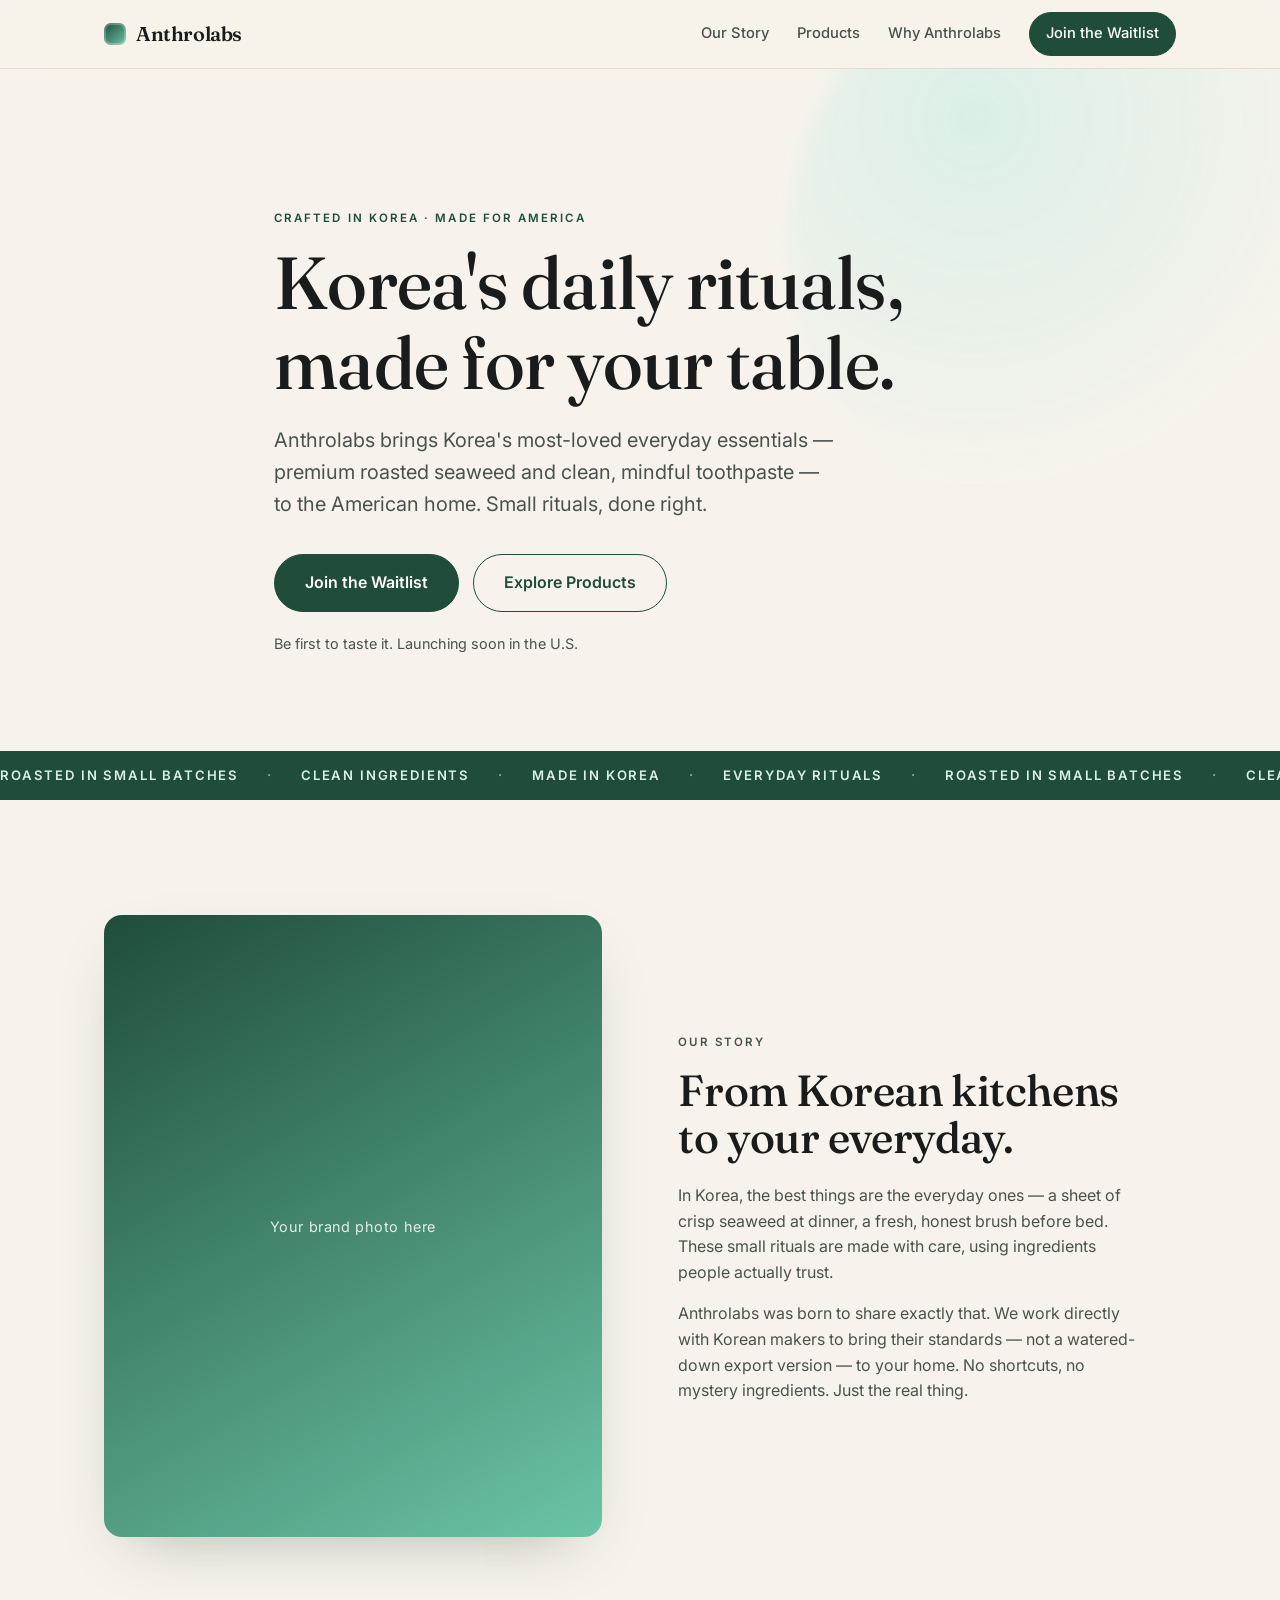
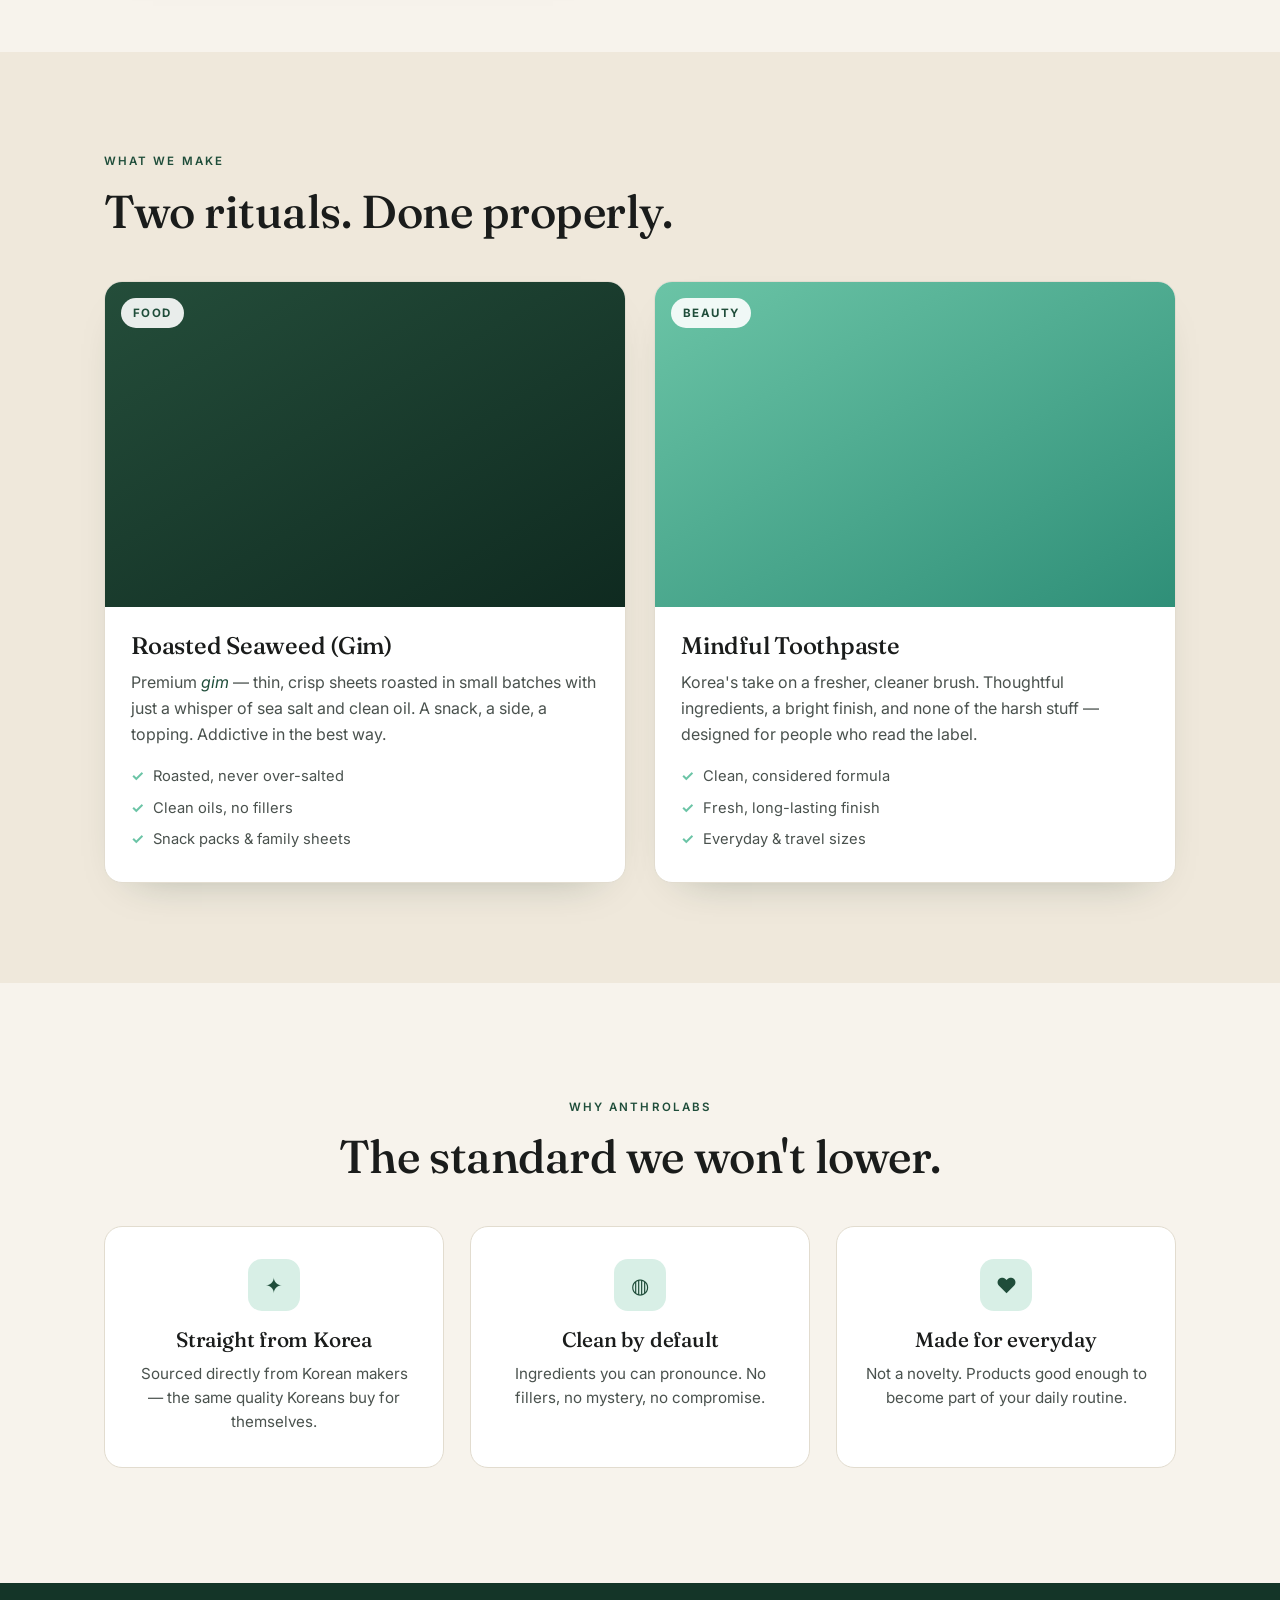
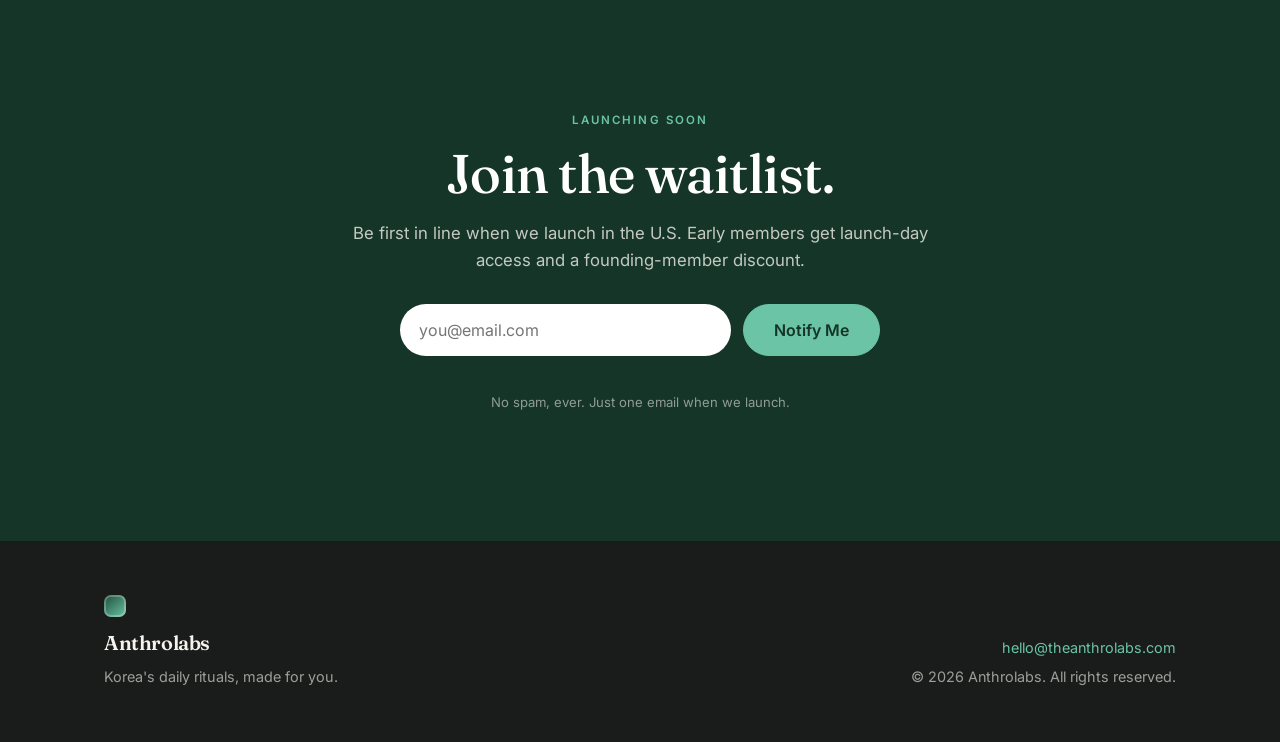
==== index.html @ 6695df3f "Initial commit: Anthrolabs landing page with waitlist Co-Authored-By: Claude Opus 4.8 (1M context) <" ====
<!DOCTYPE html>
<html lang="en">
<head>
  <meta charset="UTF-8" />
  <meta name="viewport" content="width=device-width, initial-scale=1.0" />
  <title>Anthrolabs — Korea's Daily Rituals, Made for You</title>
  <meta name="description" content="Anthrolabs brings Korea's most-loved everyday rituals — premium roasted seaweed and clean, mindful toothpaste — to your table and your bathroom shelf. Crafted in Korea, made for America." />

  <!-- Open Graph / social -->
  <meta property="og:type" content="website" />
  <meta property="og:title" content="Anthrolabs — Korea's Daily Rituals, Made for You" />
  <meta property="og:description" content="Premium Korean seaweed and clean toothpaste, crafted in Korea and made for America. Join the waitlist." />
  <meta property="og:url" content="https://theanthrolabs.com" />
  <meta property="og:image" content="https://theanthrolabs.com/assets/og-image.svg" />
  <meta name="twitter:card" content="summary_large_image" />

  <link rel="icon" type="image/svg+xml" href="assets/favicon.svg" />
  <link rel="canonical" href="https://theanthrolabs.com" />

  <!-- Fonts -->
  <link rel="preconnect" href="https://fonts.googleapis.com" />
  <link rel="preconnect" href="https://fonts.gstatic.com" crossorigin />
  <link href="https://fonts.googleapis.com/css2?family=Fraunces:opsz,wght@9..144,400;9..144,500;9..144,600&family=Inter:wght@400;500;600&display=swap" rel="stylesheet" />

  <link rel="stylesheet" href="styles.css" />
</head>
<body>
  <!-- ===== Nav ===== -->
  <header class="nav" id="top">
    <div class="container nav__inner">
      <a class="nav__brand" href="#top" aria-label="Anthrolabs home">
        <span class="nav__mark" aria-hidden="true"></span>
        <span class="nav__name">Anthrolabs</span>
      </a>
      <nav class="nav__links" aria-label="Primary">
        <a href="#story">Our Story</a>
        <a href="#products">Products</a>
        <a href="#values">Why Anthrolabs</a>
        <a class="btn btn--sm" href="#waitlist">Join the Waitlist</a>
      </nav>
    </div>
  </header>

  <main>
    <!-- ===== Hero ===== -->
    <section class="hero">
      <div class="container hero__inner">
        <p class="eyebrow">Crafted in Korea · Made for America</p>
        <h1 class="hero__title">Korea's daily rituals,<br />made for your table.</h1>
        <p class="hero__sub">
          Anthrolabs brings Korea's most-loved everyday essentials — premium roasted
          seaweed and clean, mindful toothpaste — to the American home. Small rituals,
          done right.
        </p>
        <div class="hero__cta">
          <a class="btn btn--lg" href="#waitlist">Join the Waitlist</a>
          <a class="btn btn--ghost btn--lg" href="#products">Explore Products</a>
        </div>
        <p class="hero__note">Be first to taste it. Launching soon in the U.S.</p>
      </div>
      <div class="hero__glow" aria-hidden="true"></div>
    </section>

    <!-- ===== Marquee / trust strip ===== -->
    <div class="strip" aria-hidden="true">
      <div class="strip__track">
        <span>Roasted in small batches</span><span>·</span>
        <span>Clean ingredients</span><span>·</span>
        <span>Made in Korea</span><span>·</span>
        <span>Everyday rituals</span><span>·</span>
        <span>Roasted in small batches</span><span>·</span>
        <span>Clean ingredients</span><span>·</span>
        <span>Made in Korea</span><span>·</span>
        <span>Everyday rituals</span><span>·</span>
      </div>
    </div>

    <!-- ===== Story ===== -->
    <section class="story" id="story">
      <div class="container story__grid">
        <div class="story__media" aria-hidden="true">
          <!-- Replace with a real brand/lifestyle photo -->
          <div class="ph ph--story"><span>Your brand photo here</span></div>
        </div>
        <div class="story__text">
          <p class="eyebrow">Our Story</p>
          <h2>From Korean kitchens<br />to your everyday.</h2>
          <p>
            In Korea, the best things are the everyday ones — a sheet of crisp seaweed
            at dinner, a fresh, honest brush before bed. These small rituals are made
            with care, using ingredients people actually trust.
          </p>
          <p>
            Anthrolabs was born to share exactly that. We work directly with Korean
            makers to bring their standards — not a watered-down export version — to
            your home. No shortcuts, no mystery ingredients. Just the real thing.
          </p>
        </div>
      </div>
    </section>

    <!-- ===== Products ===== -->
    <section class="products" id="products">
      <div class="container">
        <div class="section-head">
          <p class="eyebrow">What We Make</p>
          <h2>Two rituals. Done properly.</h2>
        </div>

        <div class="product-grid">
          <!-- Seaweed -->
          <article class="card">
            <div class="card__media card__media--gim" aria-hidden="true">
              <!-- Replace with a real product photo -->
              <span class="card__badge">Food</span>
            </div>
            <div class="card__body">
              <h3>Roasted Seaweed (Gim)</h3>
              <p>
                Premium <em>gim</em> — thin, crisp sheets roasted in small batches with
                just a whisper of sea salt and clean oil. A snack, a side, a topping.
                Addictive in the best way.
              </p>
              <ul class="card__list">
                <li>Roasted, never over-salted</li>
                <li>Clean oils, no fillers</li>
                <li>Snack packs &amp; family sheets</li>
              </ul>
            </div>
          </article>

          <!-- Toothpaste -->
          <article class="card">
            <div class="card__media card__media--paste" aria-hidden="true">
              <!-- Replace with a real product photo -->
              <span class="card__badge">Beauty</span>
            </div>
            <div class="card__body">
              <h3>Mindful Toothpaste</h3>
              <p>
                Korea's take on a fresher, cleaner brush. Thoughtful ingredients, a
                bright finish, and none of the harsh stuff — designed for people who
                read the label.
              </p>
              <ul class="card__list">
                <li>Clean, considered formula</li>
                <li>Fresh, long-lasting finish</li>
                <li>Everyday &amp; travel sizes</li>
              </ul>
            </div>
          </article>
        </div>
      </div>
    </section>

    <!-- ===== Values ===== -->
    <section class="values" id="values">
      <div class="container">
        <div class="section-head section-head--center">
          <p class="eyebrow">Why Anthrolabs</p>
          <h2>The standard we won't lower.</h2>
        </div>
        <div class="values__grid">
          <div class="value">
            <div class="value__icon" aria-hidden="true">✦</div>
            <h3>Straight from Korea</h3>
            <p>Sourced directly from Korean makers — the same quality Koreans buy for themselves.</p>
          </div>
          <div class="value">
            <div class="value__icon" aria-hidden="true">◍</div>
            <h3>Clean by default</h3>
            <p>Ingredients you can pronounce. No fillers, no mystery, no compromise.</p>
          </div>
          <div class="value">
            <div class="value__icon" aria-hidden="true">❤</div>
            <h3>Made for everyday</h3>
            <p>Not a novelty. Products good enough to become part of your daily routine.</p>
          </div>
        </div>
      </div>
    </section>

    <!-- ===== Waitlist ===== -->
    <section class="waitlist" id="waitlist">
      <div class="container waitlist__inner">
        <p class="eyebrow eyebrow--light">Launching Soon</p>
        <h2>Join the waitlist.</h2>
        <p class="waitlist__sub">
          Be first in line when we launch in the U.S. Early members get launch-day
          access and a founding-member discount.
        </p>

        <!--
          WAITLIST FORM
          This posts to Formspree (free tier). To activate:
          1. Sign up at https://formspree.io with your brand email
          2. Create a form, copy its endpoint (looks like https://formspree.io/f/abcd1234)
          3. Replace YOUR_FORM_ID below with that ID.
        -->
        <form class="waitlist__form" id="waitlist-form"
              action="https://formspree.io/f/YOUR_FORM_ID" method="POST">
          <label class="sr-only" for="email">Email address</label>
          <input
            type="email" id="email" name="email" required
            placeholder="you@email.com" autocomplete="email" />
          <button class="btn btn--lg" type="submit">Notify Me</button>
        </form>
        <p class="waitlist__msg" id="waitlist-msg" role="status" aria-live="polite"></p>
        <p class="waitlist__fine">No spam, ever. Just one email when we launch.</p>
      </div>
    </section>
  </main>

  <!-- ===== Footer ===== -->
  <footer class="footer">
    <div class="container footer__inner">
      <div class="footer__brand">
        <span class="nav__mark" aria-hidden="true"></span>
        <span class="nav__name">Anthrolabs</span>
        <p class="footer__tag">Korea's daily rituals, made for you.</p>
      </div>
      <div class="footer__meta">
        <a href="mailto:hello@theanthrolabs.com">hello@theanthrolabs.com</a>
        <span>© <span id="year"></span> Anthrolabs. All rights reserved.</span>
      </div>
    </div>
  </footer>

  <script src="script.js"></script>
</body>
</html>
---- styles.css ----
/* ============================================================
   Anthrolabs — landing page styles
   Palette: deep pine (nature/seaweed), warm cream, mint (fresh),
            charcoal text.
   ============================================================ */

:root {
  --pine:      #1f4d3a;
  --pine-deep: #143528;
  --mint:      #6bc4a6;
  --mint-soft: #d8efe6;
  --cream:     #f7f3ec;
  --cream-2:   #efe8db;
  --ink:       #1a1c1b;
  --ink-soft:  #4a524e;
  --line:      #e2dccf;
  --white:     #ffffff;

  --font-display: "Fraunces", Georgia, "Times New Roman", serif;
  --font-body: "Inter", -apple-system, BlinkMacSystemFont, "Segoe UI", sans-serif;

  --maxw: 1120px;
  --radius: 18px;
  --shadow: 0 24px 60px -28px rgba(20, 53, 40, 0.35);
}

* { box-sizing: border-box; margin: 0; padding: 0; }

html { scroll-behavior: smooth; }

body {
  font-family: var(--font-body);
  color: var(--ink);
  background: var(--cream);
  line-height: 1.6;
  -webkit-font-smoothing: antialiased;
}

.container {
  width: 100%;
  max-width: var(--maxw);
  margin: 0 auto;
  padding: 0 24px;
}

h1, h2, h3 { font-family: var(--font-display); font-weight: 500; line-height: 1.08; letter-spacing: -0.01em; }

a { color: inherit; text-decoration: none; }

.eyebrow {
  text-transform: uppercase;
  letter-spacing: 0.18em;
  font-size: 0.72rem;
  font-weight: 600;
  color: var(--pine);
  margin-bottom: 16px;
}
.eyebrow--light { color: var(--mint); }

.sr-only {
  position: absolute; width: 1px; height: 1px;
  padding: 0; margin: -1px; overflow: hidden;
  clip: rect(0,0,0,0); white-space: nowrap; border: 0;
}

/* ===== Buttons ===== */
.btn {
  display: inline-flex; align-items: center; justify-content: center;
  gap: 8px;
  background: var(--pine);
  color: var(--white);
  font-family: var(--font-body);
  font-weight: 600;
  font-size: 0.95rem;
  padding: 12px 22px;
  border-radius: 999px;
  border: 1px solid var(--pine);
  cursor: pointer;
  transition: transform .15s ease, background .2s ease, box-shadow .2s ease;
}
.btn:hover { background: var(--pine-deep); transform: translateY(-1px); box-shadow: 0 10px 24px -12px rgba(20,53,40,.6); }
.btn--sm { padding: 9px 16px; font-size: 0.85rem; }
.btn--lg { padding: 15px 30px; font-size: 1rem; }
.btn--ghost {
  background: transparent; color: var(--pine);
  border: 1px solid var(--pine);
}
.btn--ghost:hover { background: rgba(31,77,58,.06); box-shadow: none; }

/* ===== Nav ===== */
.nav {
  position: sticky; top: 0; z-index: 50;
  background: rgba(247, 243, 236, 0.82);
  backdrop-filter: saturate(140%) blur(12px);
  border-bottom: 1px solid var(--line);
}
.nav__inner { display: flex; align-items: center; justify-content: space-between; height: 68px; }
.nav__brand { display: flex; align-items: center; gap: 10px; }
.nav__name { font-family: var(--font-display); font-weight: 600; font-size: 1.25rem; letter-spacing: -0.02em; }
.nav__mark {
  width: 22px; height: 22px; border-radius: 7px;
  background: linear-gradient(140deg, var(--pine), var(--mint));
  box-shadow: inset 0 0 0 2px rgba(255,255,255,.25);
}
.nav__links { display: flex; align-items: center; gap: 28px; }
.nav__links a { font-size: 0.92rem; font-weight: 500; color: var(--ink-soft); transition: color .15s ease; }
.nav__links a:hover { color: var(--ink); }
.nav__links .btn { color: var(--white); }

/* ===== Hero ===== */
.hero { position: relative; overflow: hidden; padding: clamp(72px, 12vw, 140px) 0 clamp(56px, 8vw, 96px); }
.hero__inner { position: relative; z-index: 2; max-width: 780px; }
.hero__title { font-size: clamp(2.5rem, 6.2vw, 4.6rem); margin-bottom: 22px; }
.hero__sub { font-size: clamp(1.05rem, 1.6vw, 1.25rem); color: var(--ink-soft); max-width: 560px; margin-bottom: 34px; }
.hero__cta { display: flex; flex-wrap: wrap; gap: 14px; margin-bottom: 20px; }
.hero__note { font-size: 0.9rem; color: var(--ink-soft); }
.hero__glow {
  position: absolute; z-index: 1; top: -20%; right: -10%;
  width: 620px; height: 620px; border-radius: 50%;
  background: radial-gradient(circle at 30% 30%, var(--mint-soft), transparent 62%);
  filter: blur(10px); opacity: .9; pointer-events: none;
}

/* ===== Strip ===== */
.strip { background: var(--pine); color: var(--mint-soft); overflow: hidden; padding: 14px 0; }
.strip__track {
  display: flex; gap: 28px; white-space: nowrap; width: max-content;
  font-size: 0.82rem; letter-spacing: 0.14em; text-transform: uppercase; font-weight: 600;
  animation: marquee 26s linear infinite;
}
.strip__track span:nth-child(even) { color: var(--mint); }
@keyframes marquee { from { transform: translateX(0); } to { transform: translateX(-50%); } }

/* ===== Story ===== */
.story { padding: clamp(64px, 9vw, 120px) 0; }
.story__grid { display: grid; grid-template-columns: 1fr 1fr; gap: clamp(32px, 6vw, 80px); align-items: center; }
.story__text h2 { font-size: clamp(1.9rem, 3.4vw, 2.9rem); margin-bottom: 22px; }
.story__text p { color: var(--ink-soft); margin-bottom: 16px; max-width: 46ch; }
.story__media { position: relative; }

/* Placeholder blocks (swap for real photos) */
.ph {
  border-radius: var(--radius);
  display: flex; align-items: center; justify-content: center;
  color: rgba(255,255,255,.85); font-size: 0.9rem; letter-spacing: .04em;
  box-shadow: var(--shadow);
}
.ph--story {
  aspect-ratio: 4 / 5;
  background: linear-gradient(150deg, var(--pine), var(--mint));
}

/* ===== Products ===== */
.products { padding: clamp(56px, 8vw, 100px) 0; background: var(--cream-2); }
.section-head { max-width: 620px; margin-bottom: 44px; }
.section-head--center { margin-left: auto; margin-right: auto; text-align: center; }
.section-head h2 { font-size: clamp(1.9rem, 3.6vw, 3rem); }

.product-grid { display: grid; grid-template-columns: 1fr 1fr; gap: 28px; }
.card {
  background: var(--white); border-radius: var(--radius); overflow: hidden;
  border: 1px solid var(--line); box-shadow: 0 18px 44px -30px rgba(20,53,40,.4);
  transition: transform .2s ease, box-shadow .2s ease;
}
.card:hover { transform: translateY(-4px); box-shadow: 0 28px 60px -30px rgba(20,53,40,.5); }
.card__media {
  position: relative; aspect-ratio: 16 / 10; display: flex; align-items: flex-start;
}
.card__media--gim { background: linear-gradient(150deg, #244d3a, #0f2a20); }
.card__media--paste { background: linear-gradient(150deg, #6bc4a6, #2f8f78); }
.card__badge {
  margin: 16px; background: rgba(255,255,255,.9); color: var(--pine);
  font-size: 0.72rem; font-weight: 700; letter-spacing: .12em; text-transform: uppercase;
  padding: 6px 12px; border-radius: 999px;
}
.card__body { padding: 26px 26px 30px; }
.card__body h3 { font-size: 1.5rem; margin-bottom: 12px; }
.card__body p { color: var(--ink-soft); margin-bottom: 18px; }
.card__body em { font-style: italic; color: var(--pine); }
.card__list { list-style: none; display: grid; gap: 8px; }
.card__list li { position: relative; padding-left: 22px; font-size: 0.92rem; color: var(--ink-soft); }
.card__list li::before {
  content: "✓"; position: absolute; left: 0; color: var(--mint);
  font-weight: 700;
}

/* ===== Values ===== */
.values { padding: clamp(64px, 9vw, 116px) 0; }
.values__grid { display: grid; grid-template-columns: repeat(3, 1fr); gap: 26px; }
.value {
  background: var(--white); border: 1px solid var(--line); border-radius: var(--radius);
  padding: 32px 28px; text-align: center;
}
.value__icon {
  width: 52px; height: 52px; margin: 0 auto 18px;
  display: flex; align-items: center; justify-content: center;
  background: var(--mint-soft); color: var(--pine); border-radius: 14px; font-size: 1.3rem;
}
.value h3 { font-size: 1.3rem; margin-bottom: 10px; }
.value p { color: var(--ink-soft); font-size: 0.95rem; }

/* ===== Waitlist ===== */
.waitlist { padding: clamp(72px, 10vw, 130px) 0; background: var(--pine-deep); color: var(--cream); }
.waitlist__inner { max-width: 640px; margin: 0 auto; text-align: center; }
.waitlist h2 { font-size: clamp(2.1rem, 4.4vw, 3.4rem); color: var(--white); margin-bottom: 16px; }
.waitlist__sub { color: rgba(247,243,236,.78); margin-bottom: 30px; font-size: 1.05rem; }
.waitlist__form { display: flex; gap: 12px; max-width: 480px; margin: 0 auto 14px; }
.waitlist__form input {
  flex: 1; padding: 15px 18px; border-radius: 999px; border: 1px solid transparent;
  font-family: var(--font-body); font-size: 1rem; background: var(--white); color: var(--ink);
}
.waitlist__form input:focus { outline: 3px solid var(--mint); outline-offset: 1px; }
.waitlist__form .btn { background: var(--mint); border-color: var(--mint); color: var(--pine-deep); white-space: nowrap; }
.waitlist__form .btn:hover { background: #57b193; border-color: #57b193; }
.waitlist__msg { min-height: 22px; font-size: 0.95rem; font-weight: 500; color: var(--mint); }
.waitlist__msg.error { color: #ffb4a2; }
.waitlist__fine { font-size: 0.82rem; color: rgba(247,243,236,.55); }

/* ===== Footer ===== */
.footer { background: var(--ink); color: var(--cream); padding: 54px 0; }
.footer__inner { display: flex; justify-content: space-between; align-items: flex-end; flex-wrap: wrap; gap: 24px; }
.footer__brand { display: grid; gap: 6px; }
.footer__brand .nav__mark { margin-bottom: 4px; }
.footer__tag { color: rgba(247,243,236,.6); font-size: 0.9rem; }
.footer__meta { display: grid; gap: 6px; text-align: right; font-size: 0.9rem; color: rgba(247,243,236,.6); }
.footer__meta a { color: var(--mint); }

/* ===== Responsive ===== */
@media (max-width: 860px) {
  .nav__links a:not(.btn) { display: none; }
  .story__grid { grid-template-columns: 1fr; }
  .product-grid { grid-template-columns: 1fr; }
  .values__grid { grid-template-columns: 1fr; }
  .footer__inner { flex-direction: column; align-items: flex-start; }
  .footer__meta { text-align: left; }
}
@media (max-width: 520px) {
  .waitlist__form { flex-direction: column; }
  .waitlist__form .btn { width: 100%; }
}

@media (prefers-reduced-motion: reduce) {
  .strip__track { animation: none; }
  html { scroll-behavior: auto; }
}
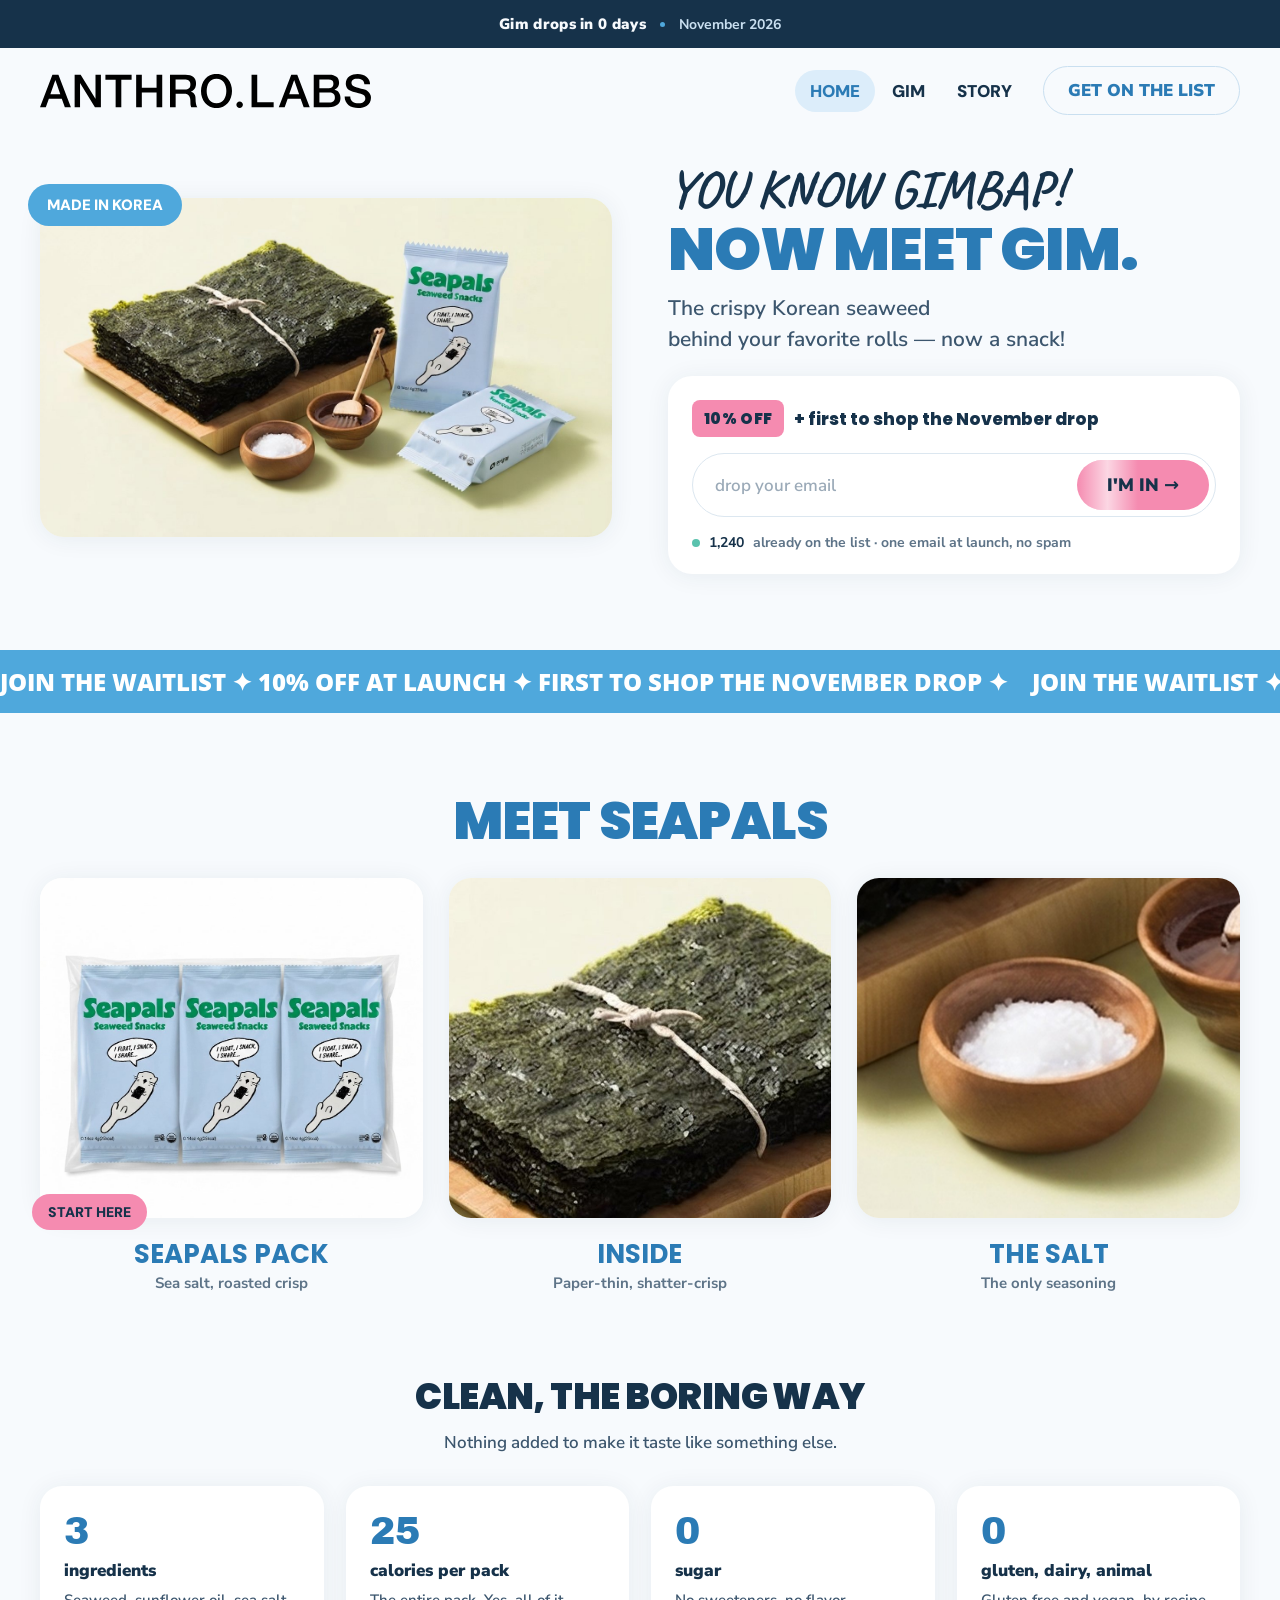
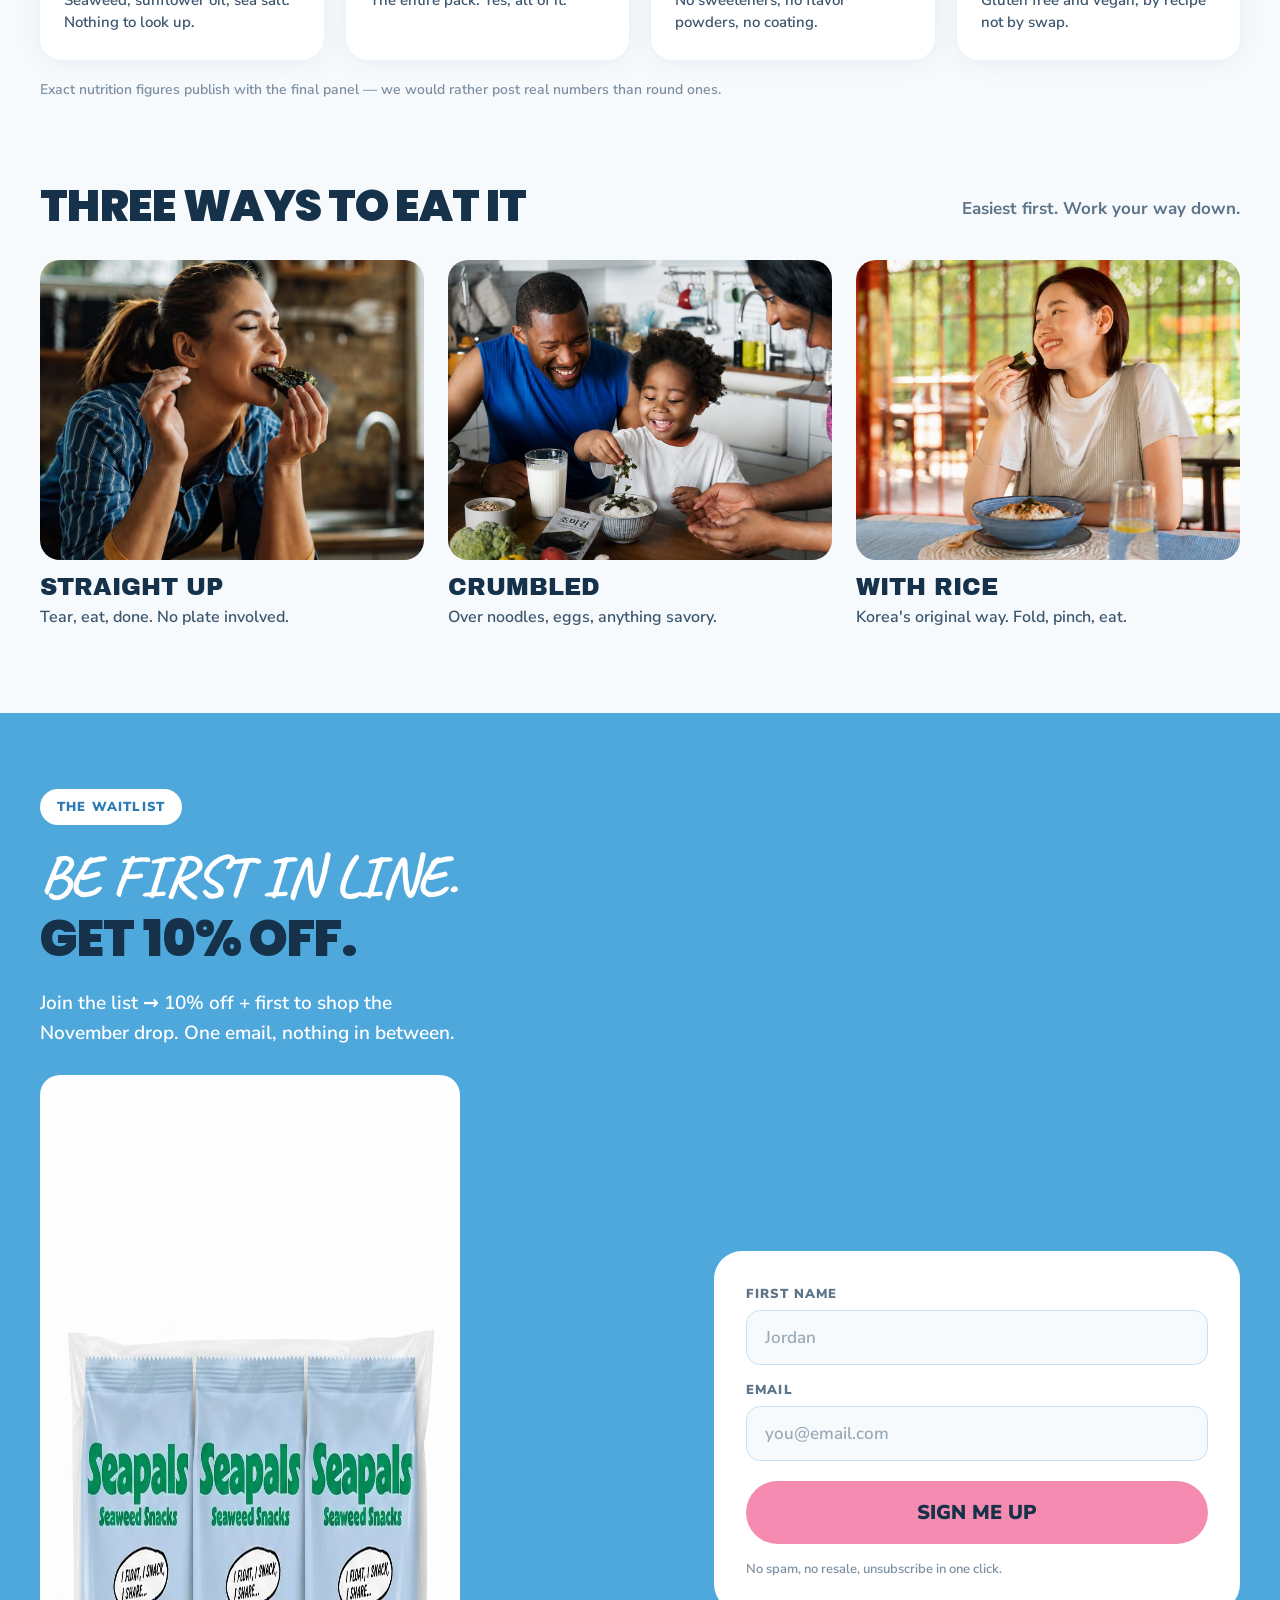
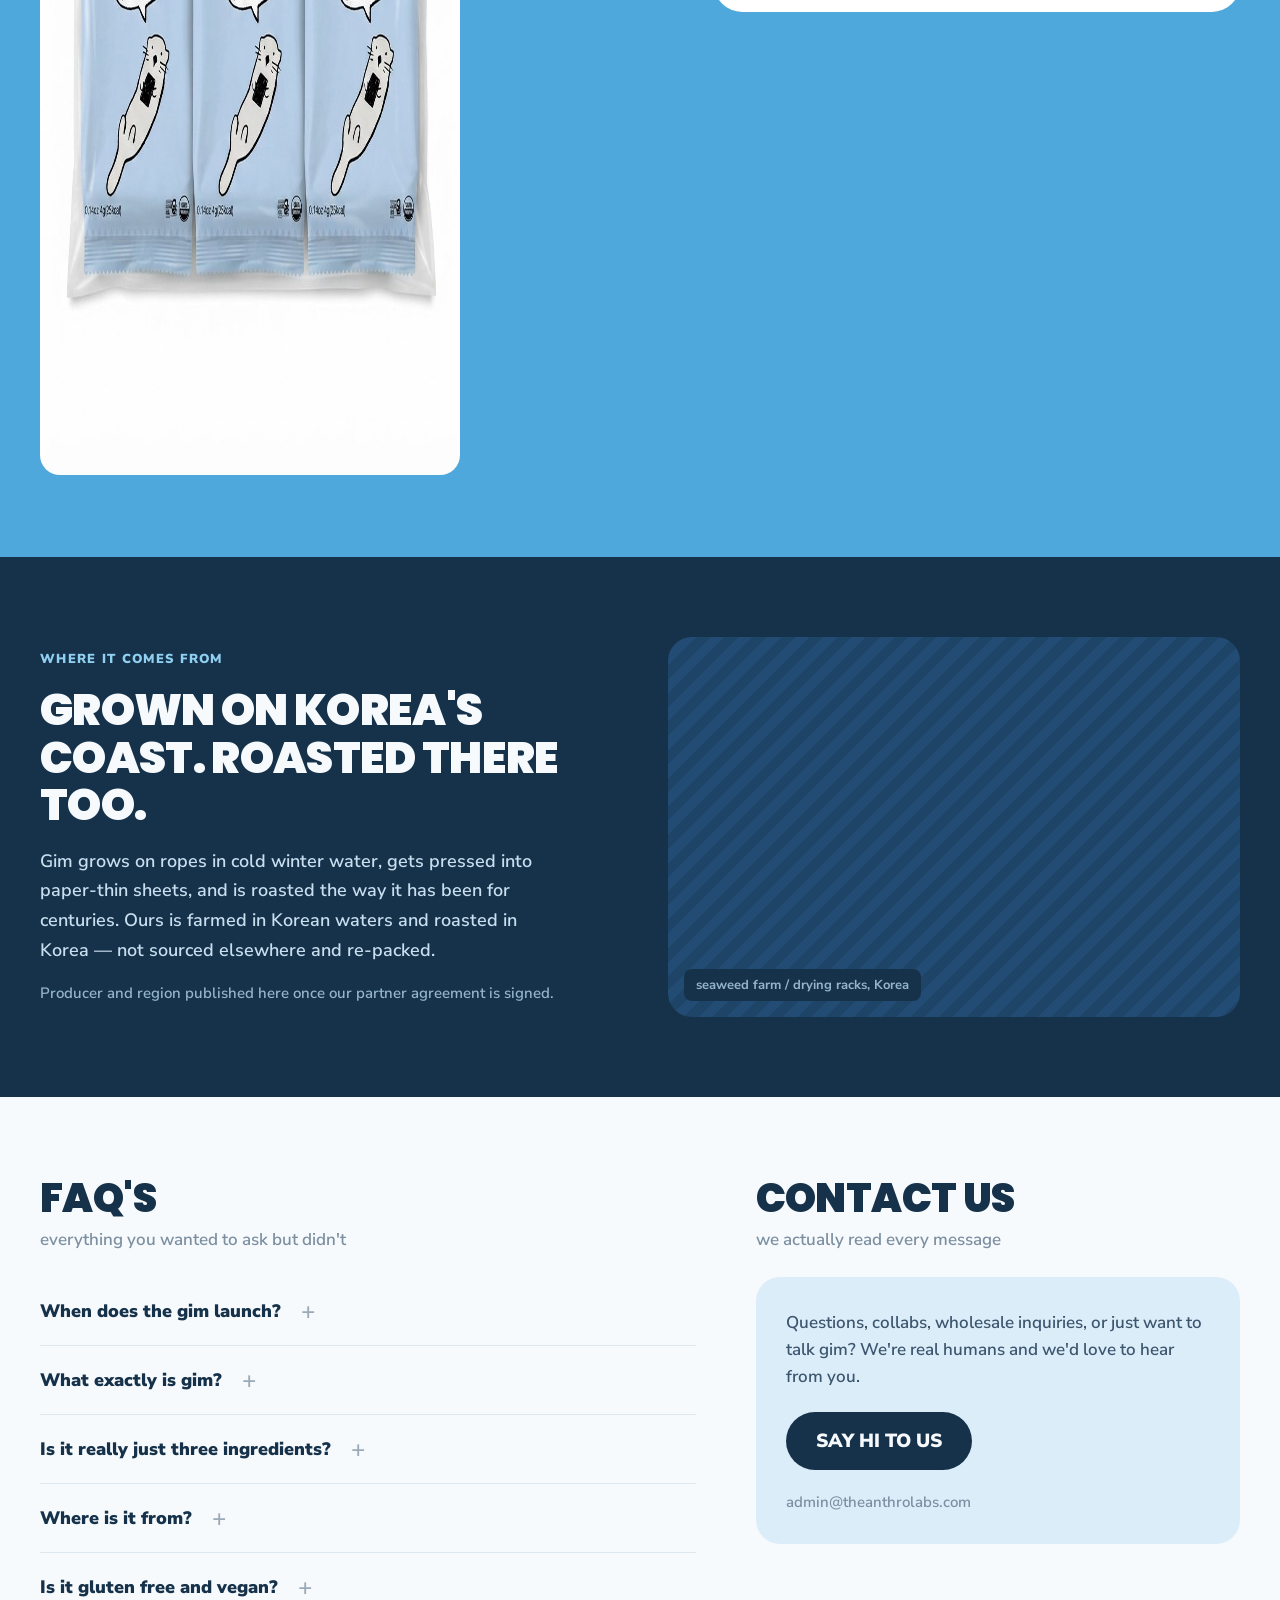
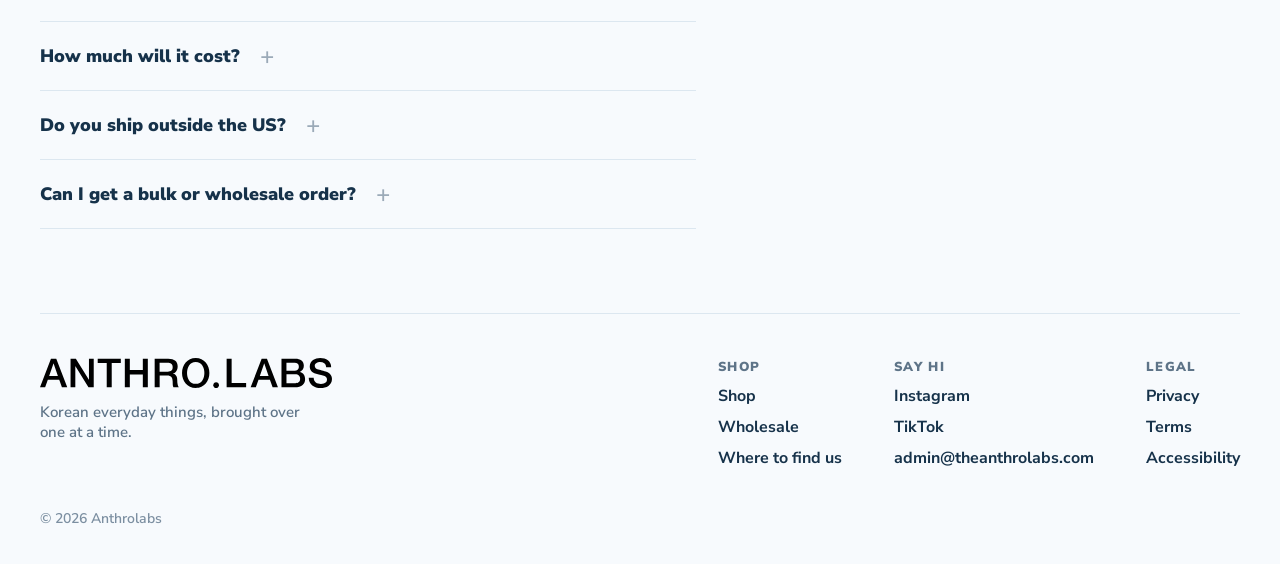
==== commit 6ad99eb9: "Rebuild landing page from Claude Design "Anthrolabs Site" Replaces the placeholder site with the Sea" ====
--- a/index.html
+++ b/index.html
@@ -3,229 +3,456 @@
 <head>
   <meta charset="UTF-8" />
   <meta name="viewport" content="width=device-width, initial-scale=1.0" />
-  <title>Anthrolabs — Korea's Daily Rituals, Made for You</title>
-  <meta name="description" content="Anthrolabs brings Korea's most-loved everyday rituals — premium roasted seaweed and clean, mindful toothpaste — to your table and your bathroom shelf. Crafted in Korea, made for America." />
-
-  <!-- Open Graph / social -->
+  <title>Anthrolabs — You know gimbap. Now meet gim.</title>
+  <meta name="description" content="Seapals: real Korean roasted gim, three ingredients, landing in the US November 2026. Join the waitlist for 10% off and first access to the drop." />
+
   <meta property="og:type" content="website" />
-  <meta property="og:title" content="Anthrolabs — Korea's Daily Rituals, Made for You" />
-  <meta property="og:description" content="Premium Korean seaweed and clean toothpaste, crafted in Korea and made for America. Join the waitlist." />
+  <meta property="og:title" content="Anthrolabs — You know gimbap. Now meet gim." />
+  <meta property="og:description" content="Real Korean roasted gim. Three ingredients. Landing November 2026 — join the waitlist for 10% off." />
   <meta property="og:url" content="https://theanthrolabs.com" />
-  <meta property="og:image" content="https://theanthrolabs.com/assets/og-image.svg" />
+  <meta property="og:image" content="https://theanthrolabs.com/assets/seapals-ingredients.jpg" />
   <meta name="twitter:card" content="summary_large_image" />
 
   <link rel="icon" type="image/svg+xml" href="assets/favicon.svg" />
   <link rel="canonical" href="https://theanthrolabs.com" />
 
-  <!-- Fonts -->
   <link rel="preconnect" href="https://fonts.googleapis.com" />
   <link rel="preconnect" href="https://fonts.gstatic.com" crossorigin />
-  <link href="https://fonts.googleapis.com/css2?family=Fraunces:opsz,wght@9..144,400;9..144,500;9..144,600&family=Inter:wght@400;500;600&display=swap" rel="stylesheet" />
+  <link href="https://fonts.googleapis.com/css2?family=Archivo+Black&family=Open+Sans:wght@400;600;700;800&family=Caveat:wght@500;700&family=DM+Sans:wght@400;500;700;900&family=Poppins:wght@400;600;700;800;900&family=Nunito+Sans:ital,opsz,wght@0,6..12,400;0,6..12,600;0,6..12,700;0,6..12,900;1,6..12,700&display=swap" rel="stylesheet" />
 
   <link rel="stylesheet" href="styles.css" />
 </head>
 <body>
-  <!-- ===== Nav ===== -->
-  <header class="nav" id="top">
-    <div class="container nav__inner">
-      <a class="nav__brand" href="#top" aria-label="Anthrolabs home">
-        <span class="nav__mark" aria-hidden="true"></span>
-        <span class="nav__name">Anthrolabs</span>
-      </a>
-      <nav class="nav__links" aria-label="Primary">
-        <a href="#story">Our Story</a>
-        <a href="#products">Products</a>
-        <a href="#values">Why Anthrolabs</a>
-        <a class="btn btn--sm" href="#waitlist">Join the Waitlist</a>
-      </nav>
-    </div>
-  </header>
-
-  <main>
-    <!-- ===== Hero ===== -->
-    <section class="hero">
-      <div class="container hero__inner">
-        <p class="eyebrow">Crafted in Korea · Made for America</p>
-        <h1 class="hero__title">Korea's daily rituals,<br />made for your table.</h1>
-        <p class="hero__sub">
-          Anthrolabs brings Korea's most-loved everyday essentials — premium roasted
-          seaweed and clean, mindful toothpaste — to the American home. Small rituals,
-          done right.
+
+<!-- ══════════════ ANNOUNCEMENT ══════════════ -->
+<div class="announce">
+  <span class="announce__main">Gim drops in <span id="days-left">—</span> days</span>
+  <span class="announce__dot" aria-hidden="true"></span>
+  <span class="announce__sub">November 2026</span>
+</div>
+
+<!-- ══════════════ TOP NAV ══════════════ -->
+<header class="topbar">
+  <a href="#top" class="topbar__logo" data-page-link="home" aria-label="Anthrolabs home">
+    <img src="assets/anthrolabs-logo.svg" alt="Anthrolabs" width="5001" height="513" />
+  </a>
+  <nav class="topbar__nav" aria-label="Primary">
+    <button type="button" class="navlink" data-page-link="home">HOME</button>
+    <button type="button" class="navlink" data-page-link="gim">GIM</button>
+    <button type="button" class="navlink" data-page-link="story">STORY</button>
+    <a href="#waitlist" class="navcta">GET ON THE LIST</a>
+  </nav>
+</header>
+
+<!-- ══════════════ STICKY BAR ══════════════ -->
+<div class="stickybar" id="stickybar" hidden>
+  <div class="stickybar__left">
+    <img src="assets/anthrolabs-logo.svg" alt="Anthrolabs" class="stickybar__logo" width="5001" height="513" />
+    <span class="stickybar__copy"><em>10% off</em> + first to shop the November drop</span>
+  </div>
+  <form class="pill-form" data-waitlist-inline>
+    <label class="sr-only" for="sticky-email">Email address</label>
+    <input type="email" id="sticky-email" name="email" required placeholder="drop your email" autocomplete="email" data-email-sync />
+    <button type="submit">I'M IN →</button>
+  </form>
+</div>
+
+<main id="top">
+
+<!-- ══════════════════════════════════════════ HOME ══════════════════════════════════════════ -->
+<div class="page" data-page="home">
+
+  <section class="hero">
+    <div class="hero__media">
+      <img src="assets/seapals-ingredients.jpg" alt="Roasted gim sheets, sea salt and sunflower oil beside two Seapals packs" class="hero__img" width="1344" height="796" fetchpriority="high" />
+      <span class="floatchip floatchip--sky hero__chip">MADE IN KOREA</span>
+    </div>
+
+    <div class="hero__body">
+      <div class="hero__headline">
+        <h1>
+          <span class="hero__script">YOU KNOW GIMBAP!</span>
+          <span class="hero__punch">NOW MEET GIM.</span>
+        </h1>
+        <p class="hero__sub">The crispy Korean seaweed<br />behind your favorite rolls — now a snack!</p>
+      </div>
+
+      <!-- form state -->
+      <div class="card signup" data-when="idle">
+        <div class="signup__badges">
+          <span class="tag tag--pink">10% OFF</span>
+          <span class="signup__badgetext">+ first to shop the November drop</span>
+        </div>
+        <form class="pill-form pill-form--lg" data-waitlist-inline>
+          <label class="sr-only" for="hero-email">Email address</label>
+          <input type="email" id="hero-email" name="email" required placeholder="drop your email" autocomplete="email" data-email-sync />
+          <button type="submit" class="btn-sheen"><span class="sheen" aria-hidden="true"></span><span>I'M IN →</span></button>
+        </form>
+        <p class="signup__note">
+          <span class="dot dot--mint" aria-hidden="true"></span>
+          <strong id="list-count">1,240</strong> already on the list · one email at launch, no spam
         </p>
-        <div class="hero__cta">
-          <a class="btn btn--lg" href="#waitlist">Join the Waitlist</a>
-          <a class="btn btn--ghost btn--lg" href="#products">Explore Products</a>
+      </div>
+
+      <!-- success state -->
+      <div class="card success" data-when="done" hidden>
+        <div class="success__head">
+          <div class="flakes" aria-hidden="true">
+            <span style="--fx:-86px; --fy:-62px; --fr:220deg;  background:#16324A; width:9px;  height:5px; animation-delay:40ms;  animation-duration:900ms;"></span>
+            <span style="--fx:-38px; --fy:-84px; --fr:-160deg; background:#2B7BB5; width:8px;  height:5px; animation-delay:10ms;  animation-duration:980ms;"></span>
+            <span style="--fx:24px;  --fy:-92px; --fr:180deg;  background:#16324A; width:10px; height:6px; animation-delay:70ms;  animation-duration:940ms;"></span>
+            <span style="--fx:74px;  --fy:-70px; --fr:-200deg; background:#5AC2AD; width:8px;  height:4px; animation-delay:30ms;  animation-duration:1020ms;"></span>
+            <span style="--fx:112px; --fy:-30px; --fr:150deg;  background:#F58BB0; width:9px;  height:5px; animation-delay:90ms;  animation-duration:900ms;"></span>
+            <span style="--fx:-108px;--fy:-18px; --fr:-130deg; background:#2B7BB5; width:7px;  height:4px; animation-delay:60ms;  animation-duration:1060ms;"></span>
+            <span style="--fx:-62px; --fy:26px;  --fr:240deg;  background:#16324A; width:10px; height:5px; animation-delay:110ms; animation-duration:1000ms;"></span>
+            <span style="--fx:56px;  --fy:34px;  --fr:-190deg; background:#5AC2AD; width:8px;  height:5px; animation-delay:130ms; animation-duration:960ms;"></span>
+            <span style="--fx:0px;   --fy:44px;  --fr:170deg;  background:#F58BB0; width:9px;  height:4px; animation-delay:100ms; animation-duration:1040ms;"></span>
+          </div>
+          <div class="success__title">
+            <span class="check">✓</span>
+            <span class="display display--28">You're in<span data-greet></span>!</span>
+          </div>
+          <p class="success__pos">You're <strong>#<span id="queue-pos">1,241</span></strong> in line. 10% off is locked in.</p>
         </div>
-        <p class="hero__note">Be first to taste it. Launching soon in the U.S.</p>
-      </div>
-      <div class="hero__glow" aria-hidden="true"></div>
-    </section>
-
-    <!-- ===== Marquee / trust strip ===== -->
-    <div class="strip" aria-hidden="true">
-      <div class="strip__track">
-        <span>Roasted in small batches</span><span>·</span>
-        <span>Clean ingredients</span><span>·</span>
-        <span>Made in Korea</span><span>·</span>
-        <span>Everyday rituals</span><span>·</span>
-        <span>Roasted in small batches</span><span>·</span>
-        <span>Clean ingredients</span><span>·</span>
-        <span>Made in Korea</span><span>·</span>
-        <span>Everyday rituals</span><span>·</span>
-      </div>
-    </div>
-
-    <!-- ===== Story ===== -->
-    <section class="story" id="story">
-      <div class="container story__grid">
-        <div class="story__media" aria-hidden="true">
-          <!-- Replace with a real brand/lifestyle photo -->
-          <div class="ph ph--story"><span>Your brand photo here</span></div>
-        </div>
-        <div class="story__text">
-          <p class="eyebrow">Our Story</p>
-          <h2>From Korean kitchens<br />to your everyday.</h2>
-          <p>
-            In Korea, the best things are the everyday ones — a sheet of crisp seaweed
-            at dinner, a fresh, honest brush before bed. These small rituals are made
-            with care, using ingredients people actually trust.
-          </p>
-          <p>
-            Anthrolabs was born to share exactly that. We work directly with Korean
-            makers to bring their standards — not a watered-down export version — to
-            your home. No shortcuts, no mystery ingredients. Just the real thing.
-          </p>
-        </div>
-      </div>
-    </section>
-
-    <!-- ===== Products ===== -->
-    <section class="products" id="products">
-      <div class="container">
-        <div class="section-head">
-          <p class="eyebrow">What We Make</p>
-          <h2>Two rituals. Done properly.</h2>
-        </div>
-
-        <div class="product-grid">
-          <!-- Seaweed -->
-          <article class="card">
-            <div class="card__media card__media--gim" aria-hidden="true">
-              <!-- Replace with a real product photo -->
-              <span class="card__badge">Food</span>
-            </div>
-            <div class="card__body">
-              <h3>Roasted Seaweed (Gim)</h3>
-              <p>
-                Premium <em>gim</em> — thin, crisp sheets roasted in small batches with
-                just a whisper of sea salt and clean oil. A snack, a side, a topping.
-                Addictive in the best way.
-              </p>
-              <ul class="card__list">
-                <li>Roasted, never over-salted</li>
-                <li>Clean oils, no fillers</li>
-                <li>Snack packs &amp; family sheets</li>
-              </ul>
-            </div>
-          </article>
-
-          <!-- Toothpaste -->
-          <article class="card">
-            <div class="card__media card__media--paste" aria-hidden="true">
-              <!-- Replace with a real product photo -->
-              <span class="card__badge">Beauty</span>
-            </div>
-            <div class="card__body">
-              <h3>Mindful Toothpaste</h3>
-              <p>
-                Korea's take on a fresher, cleaner brush. Thoughtful ingredients, a
-                bright finish, and none of the harsh stuff — designed for people who
-                read the label.
-              </p>
-              <ul class="card__list">
-                <li>Clean, considered formula</li>
-                <li>Fresh, long-lasting finish</li>
-                <li>Everyday &amp; travel sizes</li>
-              </ul>
-            </div>
-          </article>
-        </div>
-      </div>
-    </section>
-
-    <!-- ===== Values ===== -->
-    <section class="values" id="values">
-      <div class="container">
-        <div class="section-head section-head--center">
-          <p class="eyebrow">Why Anthrolabs</p>
-          <h2>The standard we won't lower.</h2>
-        </div>
-        <div class="values__grid">
-          <div class="value">
-            <div class="value__icon" aria-hidden="true">✦</div>
-            <h3>Straight from Korea</h3>
-            <p>Sourced directly from Korean makers — the same quality Koreans buy for themselves.</p>
+
+        <div class="rule"></div>
+
+        <div class="success__referral">
+          <p class="referral__hook">I float, I snack,<em> I share…</em></p>
+          <p class="referral__body">Every friend who joins moves you up 10 spots. Three friends and your first pack is on us.</p>
+          <div class="pill-form pill-form--static">
+            <span class="referral__link" data-referral-text>theanthrolabs.com/gim?ref=you</span>
+            <button type="button" data-copy-link>Copy</button>
           </div>
-          <div class="value">
-            <div class="value__icon" aria-hidden="true">◍</div>
-            <h3>Clean by default</h3>
-            <p>Ingredients you can pronounce. No fillers, no mystery, no compromise.</p>
-          </div>
-          <div class="value">
-            <div class="value__icon" aria-hidden="true">❤</div>
-            <h3>Made for everyday</h3>
-            <p>Not a novelty. Products good enough to become part of your daily routine.</p>
+          <div class="referral__share">
+            <a href="#" target="_blank" rel="noopener" data-share="x">Share on X</a>
+            <a href="#" target="_blank" rel="noopener" data-share="whatsapp">WhatsApp</a>
+            <a href="#" data-share="sms">Text a friend</a>
           </div>
         </div>
       </div>
-    </section>
-
-    <!-- ===== Waitlist ===== -->
-    <section class="waitlist" id="waitlist">
-      <div class="container waitlist__inner">
-        <p class="eyebrow eyebrow--light">Launching Soon</p>
-        <h2>Join the waitlist.</h2>
-        <p class="waitlist__sub">
-          Be first in line when we launch in the U.S. Early members get launch-day
-          access and a founding-member discount.
-        </p>
-
-        <!--
-          WAITLIST FORM
-          This posts to Formspree (free tier). To activate:
-          1. Sign up at https://formspree.io with your brand email
-          2. Create a form, copy its endpoint (looks like https://formspree.io/f/abcd1234)
-          3. Replace YOUR_FORM_ID below with that ID.
-        -->
-        <form class="waitlist__form" id="waitlist-form"
-              action="https://formspree.io/f/YOUR_FORM_ID" method="POST">
-          <label class="sr-only" for="email">Email address</label>
-          <input
-            type="email" id="email" name="email" required
-            placeholder="you@email.com" autocomplete="email" />
-          <button class="btn btn--lg" type="submit">Notify Me</button>
+    </div>
+  </section>
+
+  <div class="marquee marquee--sky">
+    <div class="marquee__track">
+      <span>JOIN THE WAITLIST ✦ 10% OFF AT LAUNCH ✦ FIRST TO SHOP THE NOVEMBER DROP ✦</span>
+      <span>JOIN THE WAITLIST ✦ 10% OFF AT LAUNCH ✦ FIRST TO SHOP THE NOVEMBER DROP ✦</span>
+    </div>
+  </div>
+
+  <section class="meet">
+    <h2 class="meet__title">MEET SEAPALS</h2>
+    <div class="meet__grid">
+      <figure class="meetcard">
+        <div class="meetcard__frame meetcard__frame--pack">
+          <img src="assets/seapals-pack.jpg" alt="Seapals pack front" width="1000" height="1000" loading="lazy" />
+          <span class="floatchip floatchip--pink meetcard__chip">START HERE</span>
+        </div>
+        <figcaption>
+          <span class="meetcard__name">SEAPALS PACK</span>
+          <span class="meetcard__desc">Sea salt, roasted crisp</span>
+        </figcaption>
+      </figure>
+      <figure class="meetcard">
+        <img src="assets/gim-stack.jpg" alt="A tied stack of paper-thin roasted gim sheets" class="meetcard__img" width="1100" height="665" loading="lazy" />
+        <figcaption>
+          <span class="meetcard__name">INSIDE</span>
+          <span class="meetcard__desc">Paper-thin, shatter-crisp</span>
+        </figcaption>
+      </figure>
+      <figure class="meetcard">
+        <img src="assets/sea-salt.jpg" alt="Coarse sea salt in a wooden bowl" class="meetcard__img" width="900" height="900" loading="lazy" />
+        <figcaption>
+          <span class="meetcard__name">THE SALT</span>
+          <span class="meetcard__desc">The only seasoning</span>
+        </figcaption>
+      </figure>
+    </div>
+  </section>
+
+  <section class="clean">
+    <header class="clean__head">
+      <h2>CLEAN, THE BORING WAY</h2>
+      <p>Nothing added to make it taste like something else.</p>
+    </header>
+    <div class="clean__grid">
+      <div class="statcard">
+        <span class="statcard__num">3</span>
+        <span class="statcard__label">ingredients</span>
+        <span class="statcard__desc">Seaweed, sunflower oil, sea salt. Nothing to look up.</span>
+      </div>
+      <div class="statcard">
+        <span class="statcard__num">25</span>
+        <span class="statcard__label">calories per pack</span>
+        <span class="statcard__desc">The entire pack. Yes, all of it.</span>
+      </div>
+      <div class="statcard">
+        <span class="statcard__num">0</span>
+        <span class="statcard__label">sugar</span>
+        <span class="statcard__desc">No sweeteners, no flavor powders, no coating.</span>
+      </div>
+      <div class="statcard">
+        <span class="statcard__num">0</span>
+        <span class="statcard__label">gluten, dairy, animal</span>
+        <span class="statcard__desc">Gluten free and vegan, by recipe not by swap.</span>
+      </div>
+    </div>
+    <p class="clean__fine">Exact nutrition figures publish with the final panel — we would rather post real numbers than round ones.</p>
+  </section>
+
+  <section class="ways">
+    <header class="ways__head">
+      <h2>THREE WAYS TO EAT IT</h2>
+      <span>Easiest first. Work your way down.</span>
+    </header>
+    <div class="ways__grid">
+      <article class="way">
+        <img src="assets/gim-eating.jpg" alt="Eating a sheet of roasted gim by hand" style="object-position:50% 28%;" width="1000" height="1502" loading="lazy" />
+        <h3>STRAIGHT UP</h3>
+        <p>Tear, eat, done. No plate involved.</p>
+      </article>
+      <article class="way">
+        <img src="assets/gim-crumbled.jpg" alt="Crumbling roasted gim over a bowl of rice" style="object-position:60% 62%;" width="1300" height="837" loading="lazy" />
+        <h3>CRUMBLED</h3>
+        <p>Over noodles, eggs, anything savory.</p>
+      </article>
+      <article class="way">
+        <img src="assets/gim-with-rice.jpg" alt="Eating rice wrapped in a sheet of gim" style="object-position:50% 34%;" width="1300" height="865" loading="lazy" />
+        <h3>WITH RICE</h3>
+        <p>Korea's original way. Fold, pinch, eat.</p>
+      </article>
+    </div>
+  </section>
+</div>
+
+<!-- ══════════════════════════════════════════ GIM ══════════════════════════════════════════ -->
+<div class="page" data-page="gim" hidden>
+
+  <section class="hero hero--gim">
+    <div class="gimframe">
+      <img src="assets/gim-dish.jpg" alt="Roasted gim sheets on a white dish" width="740" height="493" loading="lazy" />
+      <span class="floatchip floatchip--pink gimframe__chip">SEA SALT</span>
+    </div>
+    <div class="hero__body">
+      <span class="eyebrow eyebrow--pale">SEAPALS · SEAWEED SNACKS</span>
+      <h1 class="display display--52">SEA SALT<br /><span class="blue">ROASTED GIM</span></h1>
+      <p class="lead">Roasted twice. Salted once. Nothing else.</p>
+      <p class="prose">Thin enough to fold over rice, crisp enough to eat on its own. This is the same gim sold in Korean grocery aisles — we did not reformulate it for the American palate.</p>
+      <div class="checkrow">
+        <span>✓ Real Korean gim</span>
+        <span>✓ Nutrient dense</span>
+        <span>✓ No sugar</span>
+        <span>✓ Gluten free</span>
+      </div>
+
+      <div data-when="idle">
+        <form class="notify" data-waitlist-inline>
+          <label class="sr-only" for="gim-email">Email address</label>
+          <input type="email" id="gim-email" name="email" required placeholder="drop your email" autocomplete="email" data-email-sync />
+          <button type="submit">NOTIFY ME</button>
         </form>
-        <p class="waitlist__msg" id="waitlist-msg" role="status" aria-live="polite"></p>
-        <p class="waitlist__fine">No spam, ever. Just one email when we launch.</p>
-      </div>
-    </section>
-  </main>
-
-  <!-- ===== Footer ===== -->
-  <footer class="footer">
-    <div class="container footer__inner">
-      <div class="footer__brand">
-        <span class="nav__mark" aria-hidden="true"></span>
-        <span class="nav__name">Anthrolabs</span>
-        <p class="footer__tag">Korea's daily rituals, made for you.</p>
-      </div>
-      <div class="footer__meta">
-        <a href="mailto:hello@theanthrolabs.com">hello@theanthrolabs.com</a>
-        <span>© <span id="year"></span> Anthrolabs. All rights reserved.</span>
-      </div>
-    </div>
-  </footer>
-
-  <script src="script.js"></script>
+        <p class="notify__fine">Estimated $9–36 depending on size. Final pricing at launch.</p>
+      </div>
+      <div class="gimdone" data-when="done" hidden>
+        <span class="display display--30">You're in<span data-greet></span>!</span>
+        <span class="gimdone__sub">The November email is on its way.</span>
+      </div>
+    </div>
+  </section>
+
+  <div class="marquee marquee--sky">
+    <div class="marquee__track marquee__track--26">
+      <span>FARMED IN KOREA ✦ ROASTED IN KOREA ✦ PACKED IN KOREA ✦</span>
+      <span>FARMED IN KOREA ✦ ROASTED IN KOREA ✦ PACKED IN KOREA ✦</span>
+    </div>
+  </div>
+
+  <section class="inside">
+    <div class="inside__panel">
+      <span class="eyebrow eyebrow--onink">WHAT'S INSIDE</span>
+      <dl class="inside__list">
+        <div><dt>ROASTED GIM</dt><dd>Korean coast</dd></div>
+        <div><dt>SUNFLOWER OIL</dt><dd>for the roast</dd></div>
+        <div><dt>SEA SALT</dt><dd>the flavor</dd></div>
+      </dl>
+      <p class="inside__fine">Nutrition and allergen panel goes live with the final spec.</p>
+    </div>
+    <div class="inside__grid">
+      <div class="tile tile--pale"><span>sheets fanned out</span></div>
+      <div class="tile tile--pinkpale"><span>folded over rice</span></div>
+      <div class="tile tile--grey"><span>pack in a tote bag</span></div>
+      <div class="tile tile--sky">
+        <span class="display display--28">SHIPS IN NOVEMBER</span>
+        <span class="tile__body">One click, two days, done. Link goes live in November.</span>
+      </div>
+    </div>
+  </section>
+</div>
+
+<!-- ══════════════════════════════════════════ STORY ══════════════════════════════════════════ -->
+<div class="page" data-page="story" hidden>
+  <section class="storyhead">
+    <span class="eyebrow eyebrow--pale">OUR STORY</span>
+    <h1 class="display display--56">WE READ THE LABEL <span class="blue">SO YOU DON'T HAVE TO.</span></h1>
+    <p class="prose prose--wide">Anthrolabs is a small house brand. We keep finding Korean everyday things that are quietly better than what's on the shelf here, and we bring them over one at a time. First up: gim.</p>
+  </section>
+  <div class="storyhero">
+    <div class="tile tile--pale tile--tall"><span>founders / sourcing trip photo, full width</span></div>
+  </div>
+  <section class="storygrid">
+    <article class="storycard storycard--white">
+      <span class="eyebrow eyebrow--muted">01 / THE RULE</span>
+      <span class="display display--28">If we can't explain a line on the label, we don't carry it.</span>
+    </article>
+    <article class="storycard storycard--pale">
+      <span class="eyebrow">02 / SOURCING</span>
+      <span class="display display--28">Producers and regions listed here once partners are confirmed.</span>
+    </article>
+    <article class="storycard storycard--pinkpale">
+      <span class="eyebrow eyebrow--rose">03 / WHO WE ARE</span>
+      <span class="display display--28">Founder note and photo drop in right here.</span>
+    </article>
+  </section>
+</div>
+
+<!-- ══════════════ WAITLIST (shared) ══════════════ -->
+<section class="waitlist" id="waitlist">
+  <div class="waitlist__pitch">
+    <span class="eyebrow eyebrow--onsky">THE WAITLIST</span>
+    <h2 class="waitlist__title">BE FIRST IN LINE.<br /><span>GET 10% OFF.</span></h2>
+    <p>Join the list → 10% off + first to shop the November drop. One email, nothing in between.</p>
+    <img src="assets/seapals-pack.jpg" alt="Seapals three-pack" class="waitlist__img" width="1000" height="1000" loading="lazy" />
+  </div>
+
+  <div class="waitlist__card">
+    <!--
+      Netlify Forms — auto-detected at deploy from this static markup.
+      Submissions land in: Netlify dashboard → Forms → "waitlist".
+    -->
+    <form class="fullform" data-when="idle"
+          name="waitlist" method="POST"
+          data-netlify="true" netlify-honeypot="bot-field">
+      <input type="hidden" name="form-name" value="waitlist" />
+      <p hidden aria-hidden="true">
+        <label>Don't fill this out if you're human: <input name="bot-field" /></label>
+      </p>
+      <label class="field">
+        <span class="field__label">FIRST NAME</span>
+        <input type="text" name="name" placeholder="Jordan" autocomplete="given-name" data-name-sync />
+      </label>
+      <label class="field">
+        <span class="field__label">EMAIL</span>
+        <input type="email" name="email" required placeholder="you@email.com" autocomplete="email" data-email-sync />
+      </label>
+      <button type="submit" class="fullform__btn">SIGN ME UP</button>
+      <span class="fullform__fine">No spam, no resale, unsubscribe in one click.</span>
+    </form>
+
+    <div class="fulldone" data-when="done" hidden>
+      <span class="tag tag--pale">YOU'RE ON THE LIST</span>
+      <span class="display display--40">Nice one<span data-greet></span>!</span>
+      <p>We'll email you the second the gim goes live — with your 10% off. Check your inbox for a confirmation.</p>
+    </div>
+
+    <p class="formerror" data-form-error role="status" aria-live="polite"></p>
+  </div>
+</section>
+
+<!-- ══════════════ ORIGIN ══════════════ -->
+<section class="origin">
+  <div class="origin__text">
+    <span class="eyebrow eyebrow--onink">WHERE IT COMES FROM</span>
+    <h2>GROWN ON KOREA'S COAST. ROASTED THERE TOO.</h2>
+    <p>Gim grows on ropes in cold winter water, gets pressed into paper-thin sheets, and is roasted the way it has been for centuries. Ours is farmed in Korean waters and roasted in Korea — not sourced elsewhere and re-packed.</p>
+    <span class="origin__fine">Producer and region published here once our partner agreement is signed.</span>
+  </div>
+  <div class="origin__media"><span>seaweed farm / drying racks, Korea</span></div>
+</section>
+
+<!-- ══════════════ FAQ + CONTACT ══════════════ -->
+<section class="tail">
+  <div class="tail__faq">
+    <h2>FAQ's</h2>
+    <span class="tail__sub">everything you wanted to ask but didn't</span>
+    <div class="faq">
+      <button type="button" class="faq__item" aria-expanded="false">
+        <span class="faq__row"><span class="faq__q">When does the gim launch?</span><span class="faq__sign" aria-hidden="true">+</span></span>
+        <span class="faq__a">November 2026. The waitlist gets the email the morning it goes live, plus 10% off.</span>
+      </button>
+      <button type="button" class="faq__item" aria-expanded="false">
+        <span class="faq__row"><span class="faq__q">What exactly is gim?</span><span class="faq__sign" aria-hidden="true">+</span></span>
+        <span class="faq__a">Gim is Korean roasted seaweed — thin sheets of laver, brushed with oil, roasted crisp and salted. It is an everyday staple in Korea, eaten with rice or straight from the pack.</span>
+      </button>
+      <button type="button" class="faq__item" aria-expanded="false">
+        <span class="faq__row"><span class="faq__q">Is it really just three ingredients?</span><span class="faq__sign" aria-hidden="true">+</span></span>
+        <span class="faq__a">Seaweed, sunflower oil and sea salt. No sugar, no sweeteners, no flavor powders.</span>
+      </button>
+      <button type="button" class="faq__item" aria-expanded="false">
+        <span class="faq__row"><span class="faq__q">Where is it from?</span><span class="faq__sign" aria-hidden="true">+</span></span>
+        <span class="faq__a">Farmed in Korean coastal waters and roasted in Korea. Producer and region get published once our partner agreement is signed.</span>
+      </button>
+      <button type="button" class="faq__item" aria-expanded="false">
+        <span class="faq__row"><span class="faq__q">Is it gluten free and vegan?</span><span class="faq__sign" aria-hidden="true">+</span></span>
+        <span class="faq__a">Yes to both. Final certifications will be printed on the pack and listed here.</span>
+      </button>
+      <button type="button" class="faq__item" aria-expanded="false">
+        <span class="faq__row"><span class="faq__q">How much will it cost?</span><span class="faq__sign" aria-hidden="true">+</span></span>
+        <span class="faq__a">Final pricing lands at launch. Waitlist members get 10% off whatever it is.</span>
+      </button>
+      <button type="button" class="faq__item" aria-expanded="false">
+        <span class="faq__row"><span class="faq__q">Do you ship outside the US?</span><span class="faq__sign" aria-hidden="true">+</span></span>
+        <span class="faq__a">Not at launch — we are starting in the US. Tell us where you are and we will factor it in.</span>
+      </button>
+      <button type="button" class="faq__item" aria-expanded="false">
+        <span class="faq__row"><span class="faq__q">Can I get a bulk or wholesale order?</span><span class="faq__sign" aria-hidden="true">+</span></span>
+        <span class="faq__a">Yes. Email admin@theanthrolabs.com with your store or volume and we will get back to you.</span>
+      </button>
+    </div>
+  </div>
+
+  <div class="tail__contact">
+    <h2>Contact Us</h2>
+    <span class="tail__sub">we actually read every message</span>
+    <div class="contactcard">
+      <p>Questions, collabs, wholesale inquiries, or just want to talk gim? We're real humans and we'd love to hear from you.</p>
+      <a href="mailto:admin@theanthrolabs.com" class="contactcard__btn">SAY HI TO US</a>
+      <span class="contactcard__mail">admin@theanthrolabs.com</span>
+    </div>
+  </div>
+</section>
+
+</main>
+
+<!-- ══════════════ FOOTER ══════════════ -->
+<footer class="footer">
+  <div class="footer__brand">
+    <img src="assets/anthrolabs-logo.svg" alt="Anthrolabs" width="5001" height="513" />
+    <span>Korean everyday things, brought over one at a time.</span>
+  </div>
+  <div class="footer__cols">
+    <div class="footer__col">
+      <span class="footer__head">SHOP</span>
+      <a href="#waitlist">Shop</a>
+      <a href="mailto:admin@theanthrolabs.com?subject=Wholesale%20inquiry">Wholesale</a>
+      <a href="#waitlist">Where to find us</a>
+    </div>
+    <div class="footer__col">
+      <span class="footer__head">SAY HI</span>
+      <a href="#" rel="noopener">Instagram</a>
+      <a href="#" rel="noopener">TikTok</a>
+      <a href="mailto:admin@theanthrolabs.com">admin@theanthrolabs.com</a>
+    </div>
+    <div class="footer__col">
+      <span class="footer__head">LEGAL</span>
+      <a href="#">Privacy</a>
+      <a href="#">Terms</a>
+      <a href="#">Accessibility</a>
+    </div>
+  </div>
+</footer>
+<div class="copyright">© <span id="year">2026</span> Anthrolabs</div>
+
+<script src="script.js"></script>
 </body>
 </html>
--- a/styles.css
+++ b/styles.css
@@ -1,245 +1,946 @@
-/* ============================================================
-   Anthrolabs — landing page styles
-   Palette: deep pine (nature/seaweed), warm cream, mint (fresh),
-            charcoal text.
-   ============================================================ */
+/* ═══════════════════════════════════════════════════════════
+   Anthrolabs — Seapals landing
+   Design tokens lifted from the Claude Design source.
+   ═══════════════════════════════════════════════════════════ */
 
 :root {
-  --pine:      #1f4d3a;
-  --pine-deep: #143528;
-  --mint:      #6bc4a6;
-  --mint-soft: #d8efe6;
-  --cream:     #f7f3ec;
-  --cream-2:   #efe8db;
-  --ink:       #1a1c1b;
-  --ink-soft:  #4a524e;
-  --line:      #e2dccf;
-  --white:     #ffffff;
-
-  --font-display: "Fraunces", Georgia, "Times New Roman", serif;
-  --font-body: "Inter", -apple-system, BlinkMacSystemFont, "Segoe UI", sans-serif;
-
-  --maxw: 1120px;
-  --radius: 18px;
-  --shadow: 0 24px 60px -28px rgba(20, 53, 40, 0.35);
-}
-
-* { box-sizing: border-box; margin: 0; padding: 0; }
+  --bg:        #F7FAFD;
+  --ink:       #16324A;
+  --blue:      #2B7BB5;
+  --sky:       #4FA8DC;
+  --pale:      #DCEDFA;
+  --pinkpale:  #F6DCE6;
+  --line:      #DCE7F0;
+  --line2:     #C9DFF0;
+  --pink:      #F58BB0;
+  --rose:      #C0577F;
+  --mint:      #5AC2AD;
+  --body:      #3C566E;
+  --muted:     #5E7488;
+  --faint:     #7C8FA1;
+  --ghost:     #9BAAB8;
+  --onink:     #8FCFEF;
+  --onink2:    #93B4CC;
+
+  --shadow:    0 2px 24px rgba(22, 50, 74, 0.07);
+  --gutter:    40px;
+
+  --f-body:    'Nunito Sans', system-ui, -apple-system, sans-serif;
+  --f-display: 'Archivo Black', 'Poppins', sans-serif;
+  --f-poppins: 'Poppins', sans-serif;
+  --f-dm:      'DM Sans', sans-serif;
+  --f-caveat:  'Caveat', cursive;
+  --f-open:    'Open Sans', sans-serif;
+}
+
+* { box-sizing: border-box; }
 
 html { scroll-behavior: smooth; }
 
 body {
-  font-family: var(--font-body);
+  margin: 0;
+  background: var(--bg);
   color: var(--ink);
-  background: var(--cream);
-  line-height: 1.6;
+  font-family: var(--f-body);
+  overflow-x: hidden;
   -webkit-font-smoothing: antialiased;
 }
 
-.container {
-  width: 100%;
-  max-width: var(--maxw);
-  margin: 0 auto;
-  padding: 0 24px;
-}
-
-h1, h2, h3 { font-family: var(--font-display); font-weight: 500; line-height: 1.08; letter-spacing: -0.01em; }
-
-a { color: inherit; text-decoration: none; }
-
-.eyebrow {
-  text-transform: uppercase;
-  letter-spacing: 0.18em;
-  font-size: 0.72rem;
-  font-weight: 600;
-  color: var(--pine);
-  margin-bottom: 16px;
-}
-.eyebrow--light { color: var(--mint); }
+a { color: var(--ink); text-decoration: none; }
+a:hover { color: var(--blue); }
+
+img { max-width: 100%; }
+
+input, button, textarea { font: inherit; color: inherit; }
+input::placeholder { color: var(--ghost); }
+:where(input, button, a, [tabindex]):focus-visible {
+  outline: 3px solid var(--sky);
+  outline-offset: 2px;
+}
 
 .sr-only {
   position: absolute; width: 1px; height: 1px;
   padding: 0; margin: -1px; overflow: hidden;
-  clip: rect(0,0,0,0); white-space: nowrap; border: 0;
-}
-
-/* ===== Buttons ===== */
-.btn {
-  display: inline-flex; align-items: center; justify-content: center;
+  clip: rect(0 0 0 0); white-space: nowrap; border: 0;
+}
+
+[hidden] { display: none !important; }
+
+/* ── shared type ─────────────────────────────────────────── */
+
+.display {
+  font-family: var(--f-display);
+  text-transform: uppercase;
+  line-height: 1.08;
+  letter-spacing: -0.015em;
+  display: block;
+}
+.display--28 { font-size: clamp(21px, 2.1vw, 28px); line-height: 1.15; }
+.display--30 { font-size: clamp(23px, 2.4vw, 30px); }
+.display--40 { font-size: clamp(29px, 3.4vw, 40px); }
+.display--52 { font-size: clamp(34px, 4.4vw, 52px); line-height: 1.06; }
+.display--56 { font-size: clamp(34px, 4.8vw, 56px); line-height: 1.06; }
+
+.blue { color: var(--blue); }
+
+.eyebrow {
+  align-self: flex-start;
+  padding: 9px 17px;
+  border-radius: 999px;
+  background: var(--pale);
+  color: var(--blue);
+  font-weight: 900;
+  font-size: 13px;
+  letter-spacing: 0.09em;
+}
+.eyebrow--onink { background: none; padding: 0; color: var(--onink); letter-spacing: 0.1em; }
+.eyebrow--onsky { background: #fff; color: var(--blue); }
+.eyebrow--muted { background: none; padding: 0; color: var(--muted); letter-spacing: 0.1em; }
+.eyebrow--rose  { background: none; padding: 0; color: var(--rose); letter-spacing: 0.1em; }
+.storycard .eyebrow { background: none; padding: 0; }
+
+.lead  { margin: 0; font-size: clamp(17px, 1.7vw, 20px); font-weight: 700; color: var(--muted); }
+.prose {
+  margin: 0;
+  font-size: clamp(16px, 1.6vw, 19px);
+  font-weight: 600;
+  line-height: 1.65;
+  max-width: 42ch;
+  color: var(--body);
+  text-wrap: pretty;
+}
+.prose--wide { max-width: 58ch; font-size: clamp(17px, 1.7vw, 20px); }
+
+.rule { height: 1.5px; background: #EDF3F9; }
+
+.tag {
+  padding: 7px 12px;
+  border-radius: 8px;
+  font-weight: 900;
+  font-size: 15px;
+  letter-spacing: 0.02em;
+  font-family: var(--f-poppins);
+  align-self: flex-start;
+}
+.tag--pink { background: var(--pink); color: var(--ink); }
+.tag--pale {
+  background: var(--pale); color: var(--blue);
+  font-size: 13px; letter-spacing: 0.08em;
+  border-radius: 999px; padding: 8px 16px;
+}
+
+.dot { width: 8px; height: 8px; border-radius: 50%; flex: none; display: inline-block; }
+.dot--mint { background: var(--mint); }
+
+.card {
+  background: #fff;
+  border-radius: 24px;
+  box-shadow: var(--shadow);
+}
+
+/* ── animations ──────────────────────────────────────────── */
+
+@keyframes am-scroll { from { transform: translateX(0); } to { transform: translateX(-50%); } }
+@keyframes am-sheen {
+  0%   { transform: translateX(-130%) skewX(-18deg); }
+  22%  { transform: translateX(230%)  skewX(-18deg); }
+  100% { transform: translateX(230%)  skewX(-18deg); }
+}
+@keyframes am-flake {
+  0%   { opacity: 0; transform: translate(0, 0) rotate(0deg) scale(0.4); }
+  12%  { opacity: 1; }
+  100% { opacity: 0; transform: translate(var(--fx), var(--fy)) rotate(var(--fr)) scale(1); }
+}
+@keyframes am-checkin {
+  0%   { transform: scale(0.6);  opacity: 0; }
+  55%  { transform: scale(1.12); opacity: 1; }
+  100% { transform: scale(1);    opacity: 1; }
+}
+@keyframes am-float {
+  0%, 100% { transform: rotate(-7deg) translateY(0); }
+  50%      { transform: rotate(-7deg) translateY(-9px); }
+}
+
+.floatchip {
+  position: absolute;
+  padding: 11px 19px;
+  border-radius: 999px;
+  font-weight: 900;
+  font-size: 15px;
+  font-family: var(--f-dm);
+  animation: am-float 6s ease-in-out infinite;
+  white-space: nowrap;
+  z-index: 2;
+}
+.floatchip--sky  { background: var(--sky);  color: #fff; }
+.floatchip--pink { background: var(--pink); color: var(--ink); }
+
+/* ── announcement bar ────────────────────────────────────── */
+
+.announce {
+  background: var(--ink);
+  color: var(--bg);
+  padding: 14px var(--gutter);
+  display: flex;
+  align-items: center;
+  justify-content: center;
+  gap: 14px;
+  flex-wrap: wrap;
+}
+.announce__main { font-weight: 900; font-size: 15px; letter-spacing: 0.02em; }
+.announce__dot  { width: 5px; height: 5px; border-radius: 50%; background: var(--sky); }
+.announce__sub  { font-weight: 700; font-size: 14px; color: var(--line2); }
+
+/* ── top nav ─────────────────────────────────────────────── */
+
+.topbar {
+  position: sticky;
+  top: 0;
+  z-index: 30;
+  background: var(--bg);
+  padding: 18px var(--gutter);
+  display: flex;
+  align-items: center;
+  justify-content: space-between;
+  gap: 24px;
+}
+.topbar__logo img { height: 34px; width: auto; display: block; color: var(--mint); }
+.topbar__nav { display: flex; align-items: center; gap: 2px; }
+
+.navlink {
+  background: none;
+  border: 0;
+  cursor: pointer;
+  padding: 10px 15px;
+  border-radius: 999px;
+  font-weight: 900;
+  font-size: 17px;
+  font-family: var(--f-dm);
+  color: var(--ink);
+  transition: background 140ms ease;
+}
+.navlink:hover { background: var(--pale); }
+.navlink[aria-current="page"] { background: var(--pale); color: var(--blue); }
+
+.navcta {
+  margin-left: 14px;
+  padding: 12px 24px;
+  border-radius: 999px;
+  border: 1.5px solid var(--line2);
+  color: var(--blue);
+  font-weight: 900;
+  font-size: 17px;
+  transition: background 140ms ease, color 140ms ease;
+}
+.navcta:hover { background: var(--pale); color: var(--ink); }
+
+/* ── sticky email bar ────────────────────────────────────── */
+
+.stickybar {
+  position: fixed;
+  inset: 0 0 auto 0;
+  z-index: 60;
+  background: #fff;
+  box-shadow: 0 2px 18px rgba(22, 50, 74, 0.12);
+  padding: 12px var(--gutter);
+  display: flex;
+  align-items: center;
+  justify-content: space-between;
+  gap: 24px;
+}
+.stickybar__left { display: flex; align-items: center; gap: 24px; min-width: 0; }
+.stickybar__logo { height: 20px; width: auto; display: block; flex: none; color: var(--mint); }
+.stickybar__copy {
+  font-size: 15px; font-weight: 800; color: var(--ink);
+  white-space: nowrap; overflow: hidden; text-overflow: ellipsis;
+}
+.stickybar__copy em { color: var(--rose); font-style: normal; }
+.stickybar .pill-form { flex: none; width: 420px; max-width: 46vw; }
+
+/* ── pill form (email + button) ──────────────────────────── */
+
+.pill-form {
+  display: flex;
+  align-items: center;
   gap: 8px;
-  background: var(--pine);
-  color: var(--white);
-  font-family: var(--font-body);
+  padding: 5px;
+  border: 1.5px solid var(--line);
+  border-radius: 999px;
+  background: #fff;
+}
+.pill-form input {
+  flex: 1;
+  min-width: 0;
+  height: 42px;
+  padding: 0 14px;
+  border: 0;
+  background: transparent;
+  font-size: 16px;
   font-weight: 600;
-  font-size: 0.95rem;
-  padding: 12px 22px;
+}
+.pill-form button {
+  position: relative;
+  overflow: hidden;
+  height: 42px;
+  padding: 0 26px;
+  border: 0;
   border-radius: 999px;
-  border: 1px solid var(--pine);
+  background: var(--pink);
+  color: var(--ink);
+  font-weight: 900;
+  font-size: 16px;
   cursor: pointer;
-  transition: transform .15s ease, background .2s ease, box-shadow .2s ease;
-}
-.btn:hover { background: var(--pine-deep); transform: translateY(-1px); box-shadow: 0 10px 24px -12px rgba(20,53,40,.6); }
-.btn--sm { padding: 9px 16px; font-size: 0.85rem; }
-.btn--lg { padding: 15px 30px; font-size: 1rem; }
-.btn--ghost {
-  background: transparent; color: var(--pine);
-  border: 1px solid var(--pine);
-}
-.btn--ghost:hover { background: rgba(31,77,58,.06); box-shadow: none; }
-
-/* ===== Nav ===== */
-.nav {
-  position: sticky; top: 0; z-index: 50;
-  background: rgba(247, 243, 236, 0.82);
-  backdrop-filter: saturate(140%) blur(12px);
-  border-bottom: 1px solid var(--line);
-}
-.nav__inner { display: flex; align-items: center; justify-content: space-between; height: 68px; }
-.nav__brand { display: flex; align-items: center; gap: 10px; }
-.nav__name { font-family: var(--font-display); font-weight: 600; font-size: 1.25rem; letter-spacing: -0.02em; }
-.nav__mark {
-  width: 22px; height: 22px; border-radius: 7px;
-  background: linear-gradient(140deg, var(--pine), var(--mint));
-  box-shadow: inset 0 0 0 2px rgba(255,255,255,.25);
-}
-.nav__links { display: flex; align-items: center; gap: 28px; }
-.nav__links a { font-size: 0.92rem; font-weight: 500; color: var(--ink-soft); transition: color .15s ease; }
-.nav__links a:hover { color: var(--ink); }
-.nav__links .btn { color: var(--white); }
-
-/* ===== Hero ===== */
-.hero { position: relative; overflow: hidden; padding: clamp(72px, 12vw, 140px) 0 clamp(56px, 8vw, 96px); }
-.hero__inner { position: relative; z-index: 2; max-width: 780px; }
-.hero__title { font-size: clamp(2.5rem, 6.2vw, 4.6rem); margin-bottom: 22px; }
-.hero__sub { font-size: clamp(1.05rem, 1.6vw, 1.25rem); color: var(--ink-soft); max-width: 560px; margin-bottom: 34px; }
-.hero__cta { display: flex; flex-wrap: wrap; gap: 14px; margin-bottom: 20px; }
-.hero__note { font-size: 0.9rem; color: var(--ink-soft); }
-.hero__glow {
-  position: absolute; z-index: 1; top: -20%; right: -10%;
-  width: 620px; height: 620px; border-radius: 50%;
-  background: radial-gradient(circle at 30% 30%, var(--mint-soft), transparent 62%);
-  filter: blur(10px); opacity: .9; pointer-events: none;
-}
-
-/* ===== Strip ===== */
-.strip { background: var(--pine); color: var(--mint-soft); overflow: hidden; padding: 14px 0; }
-.strip__track {
-  display: flex; gap: 28px; white-space: nowrap; width: max-content;
-  font-size: 0.82rem; letter-spacing: 0.14em; text-transform: uppercase; font-weight: 600;
-  animation: marquee 26s linear infinite;
-}
-.strip__track span:nth-child(even) { color: var(--mint); }
-@keyframes marquee { from { transform: translateX(0); } to { transform: translateX(-50%); } }
-
-/* ===== Story ===== */
-.story { padding: clamp(64px, 9vw, 120px) 0; }
-.story__grid { display: grid; grid-template-columns: 1fr 1fr; gap: clamp(32px, 6vw, 80px); align-items: center; }
-.story__text h2 { font-size: clamp(1.9rem, 3.4vw, 2.9rem); margin-bottom: 22px; }
-.story__text p { color: var(--ink-soft); margin-bottom: 16px; max-width: 46ch; }
-.story__media { position: relative; }
-
-/* Placeholder blocks (swap for real photos) */
-.ph {
-  border-radius: var(--radius);
+  white-space: nowrap;
+  transition: transform 140ms cubic-bezier(.34, 1.56, .64, 1), box-shadow 160ms ease, background 160ms ease;
+}
+.pill-form button:hover  { transform: translateY(-2px); box-shadow: 0 8px 18px rgba(245, 139, 176, 0.45); }
+.pill-form button:active { transform: scale(0.96); }
+.pill-form button[disabled] { opacity: 0.6; cursor: progress; transform: none; box-shadow: none; }
+
+.pill-form--lg { padding: 6px; }
+.pill-form--lg input  { height: 50px; padding: 0 16px; font-size: 17px; }
+.pill-form--lg button { height: 50px; padding: 0 30px; font-size: 18px; }
+
+.pill-form--static { background: var(--bg); padding: 6px; }
+.pill-form--static button { height: 44px; padding: 0 24px; }
+.pill-form--static button:hover { background: var(--ink); color: #fff; transform: none; box-shadow: none; }
+
+.sheen {
+  position: absolute;
+  top: 0; left: 0;
+  width: 46%; height: 100%;
+  background: linear-gradient(90deg, rgba(255,255,255,0) 0%, rgba(255,255,255,0.65) 50%, rgba(255,255,255,0) 100%);
+  animation: am-sheen 4.6s ease-in-out infinite;
+  pointer-events: none;
+}
+.btn-sheen > span:last-child { position: relative; }
+
+/* ── hero ────────────────────────────────────────────────── */
+
+.hero {
+  padding: 28px var(--gutter) 76px;
+  display: grid;
+  grid-template-columns: 1fr 1fr;
+  gap: 56px;
+  align-items: center;
+}
+.hero__media { position: relative; }
+.hero__img {
+  width: 100%;
+  height: auto;
+  aspect-ratio: 1344 / 796;
+  object-fit: cover;
+  border-radius: 24px;
+  box-shadow: var(--shadow);
+  display: block;
+}
+.hero__chip { top: -14px; left: -12px; }
+
+.hero__body { display: flex; flex-direction: column; gap: 22px; align-items: flex-start; }
+.hero__headline { display: flex; flex-direction: column; gap: 12px; }
+
+.hero h1 { margin: 0; display: flex; flex-direction: column; }
+.hero__script {
+  font-family: var(--f-caveat);
+  font-weight: 700;
+  font-size: clamp(36px, 4.4vw, 52px);
+  line-height: 1.1;
+  text-transform: uppercase;
+  color: var(--ink);
+}
+.hero__punch {
+  font-family: var(--f-poppins);
+  font-weight: 900;
+  font-size: clamp(38px, 5vw, 60px);
+  line-height: 1.05;
+  letter-spacing: -0.02em;
+  text-transform: uppercase;
+  color: var(--blue);
+}
+.hero__sub {
+  margin: 0;
+  font-size: clamp(17px, 1.8vw, 21px);
+  font-weight: 600;
+  line-height: 1.45;
+  color: var(--body);
+  max-width: 34ch;
+}
+
+.signup { padding: 24px 24px 22px; display: flex; flex-direction: column; gap: 16px; width: 100%; }
+.signup__badges { display: flex; align-items: center; gap: 10px; flex-wrap: wrap; }
+.signup__badgetext { font-size: 17px; font-weight: 800; font-family: var(--f-poppins); }
+.signup__note {
+  margin: 0;
+  display: flex; align-items: center; gap: 9px;
+  font-size: 14px; font-weight: 700; color: var(--muted);
+}
+.signup__note strong { color: var(--ink); }
+
+/* ── success card ────────────────────────────────────────── */
+
+.success { padding: 28px 26px; display: flex; flex-direction: column; gap: 18px; width: 100%; }
+.success__head { position: relative; display: flex; flex-direction: column; gap: 6px; }
+.success__title { display: flex; align-items: center; gap: 12px; }
+.success__pos { margin: 0; font-size: 16px; font-weight: 600; color: var(--body); }
+.success__pos strong { color: var(--ink); }
+
+.check {
+  width: 34px; height: 34px; border-radius: 50%;
+  background: var(--mint); color: #0E3A33;
   display: flex; align-items: center; justify-content: center;
-  color: rgba(255,255,255,.85); font-size: 0.9rem; letter-spacing: .04em;
+  font-weight: 900; font-size: 19px; flex: none;
+  animation: am-checkin 420ms cubic-bezier(.34, 1.56, .64, 1) both;
+}
+
+.flakes { position: absolute; top: 14px; left: 96px; width: 0; height: 0; pointer-events: none; }
+.flakes span {
+  position: absolute;
+  border-radius: 1px;
+  animation-name: am-flake;
+  animation-timing-function: ease-out;
+  animation-fill-mode: both;
+}
+
+.success__referral { display: flex; flex-direction: column; gap: 12px; }
+.referral__hook { margin: 0; font-size: 17px; font-weight: 900; }
+.referral__hook em { color: var(--rose); font-style: normal; }
+.referral__body { margin: 0; font-size: 15px; font-weight: 600; line-height: 1.5; color: var(--body); }
+.referral__link {
+  flex: 1; min-width: 0; padding: 0 16px;
+  font-size: 15px; font-weight: 700; color: var(--muted);
+  white-space: nowrap; overflow: hidden; text-overflow: ellipsis;
+}
+.referral__share { display: flex; gap: 9px; flex-wrap: wrap; }
+.referral__share a {
+  padding: 11px 20px;
+  border-radius: 999px;
+  border: 1.5px solid var(--line);
+  font-size: 15px; font-weight: 800;
+  transition: background 140ms ease;
+}
+.referral__share a:hover { background: var(--pale); color: var(--ink); }
+
+/* ── marquee ─────────────────────────────────────────────── */
+
+.marquee {
+  background: var(--sky);
+  color: #fff;
+  padding: 15px 0;
+  overflow: hidden;
+  white-space: nowrap;
+}
+.marquee__track {
+  display: inline-flex;
+  font-family: var(--f-open);
+  font-weight: 800;
+  text-transform: uppercase;
+  font-size: clamp(17px, 2vw, 24px);
+  animation: am-scroll 28s linear infinite;
+}
+.marquee__track--26 { animation-duration: 26s; font-family: var(--f-display); font-weight: 400; }
+.marquee__track span { padding-right: 24px; white-space: nowrap; }
+
+/* ── MEET SEAPALS ────────────────────────────────────────── */
+
+.meet { padding: 80px var(--gutter) 0; }
+.meet__title {
+  margin: 0 0 30px;
+  font-family: var(--f-poppins);
+  font-weight: 900;
+  text-transform: uppercase;
+  font-size: clamp(34px, 4.4vw, 52px);
+  line-height: 1.06;
+  letter-spacing: -0.015em;
+  color: var(--blue);
+  text-align: center;
+}
+.meet__grid {
+  display: grid;
+  grid-template-columns: repeat(3, 1fr);
+  gap: 26px;
+  padding-bottom: 84px;
+}
+.meetcard { margin: 0; display: flex; flex-direction: column; gap: 16px; }
+.meetcard__frame {
+  border-radius: 22px;
+  background: #fff;
   box-shadow: var(--shadow);
-}
-.ph--story {
-  aspect-ratio: 4 / 5;
-  background: linear-gradient(150deg, var(--pine), var(--mint));
-}
-
-/* ===== Products ===== */
-.products { padding: clamp(56px, 8vw, 100px) 0; background: var(--cream-2); }
-.section-head { max-width: 620px; margin-bottom: 44px; }
-.section-head--center { margin-left: auto; margin-right: auto; text-align: center; }
-.section-head h2 { font-size: clamp(1.9rem, 3.6vw, 3rem); }
-
-.product-grid { display: grid; grid-template-columns: 1fr 1fr; gap: 28px; }
-.card {
-  background: var(--white); border-radius: var(--radius); overflow: hidden;
-  border: 1px solid var(--line); box-shadow: 0 18px 44px -30px rgba(20,53,40,.4);
-  transition: transform .2s ease, box-shadow .2s ease;
-}
-.card:hover { transform: translateY(-4px); box-shadow: 0 28px 60px -30px rgba(20,53,40,.5); }
-.card__media {
-  position: relative; aspect-ratio: 16 / 10; display: flex; align-items: flex-start;
-}
-.card__media--gim { background: linear-gradient(150deg, #244d3a, #0f2a20); }
-.card__media--paste { background: linear-gradient(150deg, #6bc4a6, #2f8f78); }
-.card__badge {
-  margin: 16px; background: rgba(255,255,255,.9); color: var(--pine);
-  font-size: 0.72rem; font-weight: 700; letter-spacing: .12em; text-transform: uppercase;
-  padding: 6px 12px; border-radius: 999px;
-}
-.card__body { padding: 26px 26px 30px; }
-.card__body h3 { font-size: 1.5rem; margin-bottom: 12px; }
-.card__body p { color: var(--ink-soft); margin-bottom: 18px; }
-.card__body em { font-style: italic; color: var(--pine); }
-.card__list { list-style: none; display: grid; gap: 8px; }
-.card__list li { position: relative; padding-left: 22px; font-size: 0.92rem; color: var(--ink-soft); }
-.card__list li::before {
-  content: "✓"; position: absolute; left: 0; color: var(--mint);
+  height: 340px;
+  position: relative;
+  display: flex;
+  align-items: center;
+  justify-content: center;
+}
+.meetcard__frame img {
+  width: 100%; height: 100%;
+  object-fit: cover; object-position: 50% 50%;
+  display: block; border-radius: 22px;
+}
+.meetcard__chip { bottom: -12px; left: -8px; padding: 9px 16px; font-size: 14px; }
+.meetcard__img {
+  border-radius: 22px;
+  box-shadow: var(--shadow);
+  height: 340px;
+  width: 100%;
+  object-fit: cover;
+  display: block;
+}
+.meetcard figcaption {
+  text-align: center;
+  display: flex; flex-direction: column; gap: 5px;
+  padding-top: 6px;
+}
+.meetcard__name {
+  font-family: var(--f-poppins);
   font-weight: 700;
-}
-
-/* ===== Values ===== */
-.values { padding: clamp(64px, 9vw, 116px) 0; }
-.values__grid { display: grid; grid-template-columns: repeat(3, 1fr); gap: 26px; }
-.value {
-  background: var(--white); border: 1px solid var(--line); border-radius: var(--radius);
-  padding: 32px 28px; text-align: center;
-}
-.value__icon {
-  width: 52px; height: 52px; margin: 0 auto 18px;
+  text-transform: uppercase;
+  font-size: clamp(20px, 2.2vw, 26px);
+  line-height: 1.08;
+  color: var(--blue);
+}
+.meetcard__desc { font-size: 15px; font-weight: 700; color: var(--muted); }
+
+/* ── CLEAN, THE BORING WAY ───────────────────────────────── */
+
+.clean { padding: 0 var(--gutter) 84px; }
+.clean__head {
+  display: flex; flex-direction: column; align-items: center;
+  gap: 12px; text-align: center; margin-bottom: 30px;
+}
+.clean__head h2 {
+  margin: 0;
+  font-family: var(--f-poppins);
+  font-weight: 900;
+  text-transform: uppercase;
+  font-size: clamp(26px, 3.2vw, 36px);
+  line-height: 1.1;
+  letter-spacing: -0.015em;
+  max-width: 26ch;
+}
+.clean__head p {
+  margin: 0;
+  font-size: 17px; font-weight: 600; line-height: 1.6;
+  max-width: 52ch; color: var(--body); text-wrap: pretty;
+}
+.clean__grid { display: grid; grid-template-columns: repeat(4, 1fr); gap: 22px; }
+.statcard {
+  background: #fff;
+  border-radius: 22px;
+  box-shadow: var(--shadow);
+  padding: 26px 24px;
+  display: flex; flex-direction: column; gap: 7px;
+}
+.statcard__num   { font-family: var(--f-display); font-size: 38px; line-height: 1.05; color: var(--blue); }
+.statcard__label { font-size: 17px; font-weight: 900; }
+.statcard__desc  { font-size: 15px; font-weight: 600; line-height: 1.5; color: var(--body); }
+.clean__fine {
+  display: block; margin: 20px 0 0;
+  font-size: 14px; font-weight: 600; color: var(--faint);
+}
+
+/* ── THREE WAYS TO EAT IT ────────────────────────────────── */
+
+.ways { padding: 0 var(--gutter) 84px; }
+.ways__head {
+  display: flex; align-items: flex-end; justify-content: space-between;
+  gap: 20px; margin-bottom: 30px; flex-wrap: wrap;
+}
+.ways__head h2 {
+  margin: 0;
+  font-family: var(--f-poppins);
+  font-weight: 900;
+  text-transform: uppercase;
+  font-size: clamp(28px, 3.8vw, 44px);
+  line-height: 1.06;
+  letter-spacing: -0.015em;
+}
+.ways__head span { font-size: 17px; font-weight: 700; color: var(--muted); padding-bottom: 10px; }
+.ways__grid { display: grid; grid-template-columns: repeat(3, 1fr); gap: 24px; }
+.way img {
+  height: 300px; width: 100%;
+  border-radius: 20px; object-fit: cover;
+  display: block; margin-bottom: 14px;
+}
+.way h3 {
+  margin: 0;
+  font-family: var(--f-display);
+  font-weight: 400;
+  text-transform: uppercase;
+  font-size: clamp(19px, 2.1vw, 24px);
+  line-height: 1.1;
+}
+.way p { margin: 5px 0 0; font-size: 16px; font-weight: 600; line-height: 1.5; color: var(--body); }
+
+/* ── GIM page ────────────────────────────────────────────── */
+
+.gimframe {
+  border-radius: 28px;
+  background: var(--pale);
+  padding: 34px;
+  min-height: 540px;
   display: flex; align-items: center; justify-content: center;
-  background: var(--mint-soft); color: var(--pine); border-radius: 14px; font-size: 1.3rem;
-}
-.value h3 { font-size: 1.3rem; margin-bottom: 10px; }
-.value p { color: var(--ink-soft); font-size: 0.95rem; }
-
-/* ===== Waitlist ===== */
-.waitlist { padding: clamp(72px, 10vw, 130px) 0; background: var(--pine-deep); color: var(--cream); }
-.waitlist__inner { max-width: 640px; margin: 0 auto; text-align: center; }
-.waitlist h2 { font-size: clamp(2.1rem, 4.4vw, 3.4rem); color: var(--white); margin-bottom: 16px; }
-.waitlist__sub { color: rgba(247,243,236,.78); margin-bottom: 30px; font-size: 1.05rem; }
-.waitlist__form { display: flex; gap: 12px; max-width: 480px; margin: 0 auto 14px; }
-.waitlist__form input {
-  flex: 1; padding: 15px 18px; border-radius: 999px; border: 1px solid transparent;
-  font-family: var(--font-body); font-size: 1rem; background: var(--white); color: var(--ink);
-}
-.waitlist__form input:focus { outline: 3px solid var(--mint); outline-offset: 1px; }
-.waitlist__form .btn { background: var(--mint); border-color: var(--mint); color: var(--pine-deep); white-space: nowrap; }
-.waitlist__form .btn:hover { background: #57b193; border-color: #57b193; }
-.waitlist__msg { min-height: 22px; font-size: 0.95rem; font-weight: 500; color: var(--mint); }
-.waitlist__msg.error { color: #ffb4a2; }
-.waitlist__fine { font-size: 0.82rem; color: rgba(247,243,236,.55); }
-
-/* ===== Footer ===== */
-.footer { background: var(--ink); color: var(--cream); padding: 54px 0; }
-.footer__inner { display: flex; justify-content: space-between; align-items: flex-end; flex-wrap: wrap; gap: 24px; }
-.footer__brand { display: grid; gap: 6px; }
-.footer__brand .nav__mark { margin-bottom: 4px; }
-.footer__tag { color: rgba(247,243,236,.6); font-size: 0.9rem; }
-.footer__meta { display: grid; gap: 6px; text-align: right; font-size: 0.9rem; color: rgba(247,243,236,.6); }
-.footer__meta a { color: var(--mint); }
-
-/* ===== Responsive ===== */
+  position: relative;
+}
+.gimframe img { width: 100%; height: 440px; border-radius: 14px; object-fit: cover; display: block; }
+.gimframe__chip { bottom: -14px; left: -10px; }
+
+.checkrow { display: flex; flex-wrap: wrap; gap: 9px; }
+.checkrow span {
+  padding: 9px 15px;
+  border-radius: 999px;
+  background: #fff;
+  border: 1.5px solid var(--line2);
+  font-size: 14px; font-weight: 700; color: var(--blue);
+}
+
+.notify { display: flex; gap: 12px; padding-top: 6px; }
+.notify input {
+  flex: 1; min-width: 0;
+  padding: 19px 22px;
+  border: 1.5px solid var(--line2);
+  border-radius: 999px;
+  background: #fff;
+  font-size: 17px; font-weight: 600;
+}
+.notify button {
+  padding: 19px 32px;
+  border: 0; border-radius: 999px;
+  background: var(--pink); color: var(--ink);
+  font-weight: 900; font-size: 19px;
+  cursor: pointer; white-space: nowrap;
+  transition: background 140ms ease, color 140ms ease;
+}
+.notify button:hover { background: var(--ink); color: #fff; }
+.notify button[disabled] { opacity: 0.6; cursor: progress; }
+.notify__fine { margin: 11px 0 0; font-size: 15px; font-weight: 600; color: var(--muted); }
+
+.gimdone {
+  padding: 22px 26px;
+  border-radius: 22px;
+  background: var(--pale);
+  display: flex; flex-direction: column; gap: 6px;
+}
+.gimdone__sub { font-size: 16px; font-weight: 600; color: var(--body); }
+
+.inside {
+  padding: 70px var(--gutter);
+  display: grid;
+  grid-template-columns: 0.85fr 1.15fr;
+  gap: 32px;
+  align-items: start;
+}
+.inside__panel {
+  background: var(--ink);
+  color: var(--bg);
+  border-radius: 26px;
+  padding: 36px 32px;
+  display: flex; flex-direction: column; gap: 18px;
+}
+.inside__list { margin: 0; display: flex; flex-direction: column; }
+.inside__list > div {
+  display: flex; justify-content: space-between; align-items: baseline;
+  padding: 15px 0;
+  border-bottom: 1.5px solid #2A4A66;
+  gap: 16px;
+}
+.inside__list > div:last-child { border-bottom: 0; }
+.inside__list dt {
+  font-family: var(--f-display);
+  text-transform: uppercase;
+  font-size: clamp(18px, 2vw, 24px);
+}
+.inside__list dd { margin: 0; font-size: 14px; font-weight: 700; color: var(--onink2); white-space: nowrap; }
+.inside__fine { margin: 0; font-size: 15px; font-weight: 600; line-height: 1.55; color: var(--onink2); }
+
+.inside__grid { display: grid; grid-template-columns: 1fr 1fr; gap: 22px; }
+.tile {
+  height: 240px;
+  border-radius: 22px;
+  display: flex; align-items: flex-end;
+  padding: 14px;
+}
+.tile > span:not(.display):not(.tile__body) {
+  font-size: 13px; font-weight: 700;
+  background: #fff; padding: 6px 11px;
+  border-radius: 8px; color: var(--muted);
+}
+.tile--pale     { background: var(--pale); }
+.tile--pinkpale { background: var(--pinkpale); }
+.tile--grey     { background: #E6EEF7; }
+.tile--sky {
+  background: var(--sky); color: #fff;
+  padding: 26px;
+  flex-direction: column; justify-content: center; align-items: flex-start;
+  gap: 8px;
+}
+.tile__body { font-size: 16px; font-weight: 600; line-height: 1.5; }
+.tile--tall { height: 380px; border-radius: 28px; padding: 18px; }
+
+/* ── STORY page ──────────────────────────────────────────── */
+
+.storyhead {
+  padding: 44px var(--gutter) 66px;
+  display: flex; flex-direction: column; gap: 20px; align-items: flex-start;
+}
+.storyhead h1 { margin: 0; max-width: 26ch; }
+.storyhero { padding: 0 var(--gutter) 34px; }
+.storygrid {
+  padding: 34px var(--gutter) 76px;
+  display: grid; grid-template-columns: repeat(3, 1fr); gap: 24px;
+}
+.storycard {
+  border-radius: 24px;
+  padding: 30px 28px;
+  display: flex; flex-direction: column; gap: 10px;
+}
+.storycard--white    { background: #fff; border: 1.5px solid var(--line); }
+.storycard--pale     { background: var(--pale); }
+.storycard--pinkpale { background: var(--pinkpale); }
+
+/* ── WAITLIST ────────────────────────────────────────────── */
+
+.waitlist {
+  background: var(--sky);
+  color: #fff;
+  padding: 76px var(--gutter) 82px;
+  display: grid;
+  grid-template-columns: 1fr 0.85fr;
+  gap: 56px;
+  align-items: center;
+  scroll-margin-top: 90px;
+}
+.waitlist__pitch { display: flex; flex-direction: column; gap: 20px; align-items: flex-start; }
+.waitlist__title {
+  margin: 0;
+  font-family: var(--f-caveat);
+  font-weight: 700;
+  text-transform: uppercase;
+  font-size: clamp(40px, 5vw, 58px);
+  line-height: 1.06;
+  letter-spacing: -0.015em;
+}
+.waitlist__title span {
+  font-family: var(--f-poppins);
+  font-weight: 900;
+  font-size: clamp(34px, 4.2vw, 50px);
+  color: var(--ink);
+}
+.waitlist__pitch p { margin: 0; font-size: clamp(17px, 1.7vw, 19px); font-weight: 600; line-height: 1.6; max-width: 40ch; }
+.waitlist__img { width: 100%; max-width: 420px; border-radius: 20px; display: block; margin-top: 6px; }
+
+.waitlist__card {
+  background: #fff;
+  color: var(--ink);
+  border-radius: 28px;
+  padding: 34px 32px;
+}
+.fullform { display: flex; flex-direction: column; gap: 16px; }
+.field { display: flex; flex-direction: column; gap: 7px; }
+.field__label { font-weight: 900; font-size: 13px; letter-spacing: 0.08em; color: var(--muted); }
+.field input {
+  padding: 15px 18px;
+  border: 1.5px solid var(--line2);
+  border-radius: 14px;
+  background: var(--bg);
+  font-size: 17px; font-weight: 600;
+}
+.fullform__btn {
+  margin-top: 4px;
+  padding: 18px 20px;
+  border: 0; border-radius: 999px;
+  background: var(--pink); color: var(--ink);
+  font-weight: 900; font-size: 20px;
+  cursor: pointer;
+  transition: background 140ms ease, color 140ms ease;
+}
+.fullform__btn:hover { background: var(--ink); color: #fff; }
+.fullform__btn[disabled] { opacity: 0.6; cursor: progress; }
+.fullform__fine { font-size: 13px; font-weight: 600; color: var(--faint); }
+
+.fulldone {
+  display: flex; flex-direction: column; gap: 12px;
+  align-items: flex-start; padding: 16px 0;
+}
+.fulldone p { margin: 0; font-size: 18px; font-weight: 600; line-height: 1.5; color: var(--body); }
+
+.formerror { margin: 14px 0 0; font-size: 15px; font-weight: 700; color: var(--rose); }
+.formerror:empty { display: none; }
+
+/* ── ORIGIN ──────────────────────────────────────────────── */
+
+.origin {
+  background: var(--ink);
+  color: var(--bg);
+  padding: 80px var(--gutter);
+  display: grid;
+  grid-template-columns: 1fr 1fr;
+  gap: 56px;
+  align-items: center;
+}
+.origin__text { display: flex; flex-direction: column; gap: 18px; align-items: flex-start; }
+.origin__text h2 {
+  margin: 0;
+  font-family: var(--f-poppins);
+  font-weight: 900;
+  text-transform: uppercase;
+  font-size: clamp(28px, 3.8vw, 44px);
+  line-height: 1.08;
+  letter-spacing: -0.015em;
+}
+.origin__text p { margin: 0; font-size: 18px; font-weight: 600; line-height: 1.65; max-width: 46ch; color: var(--line2); }
+.origin__fine { font-size: 15px; font-weight: 600; color: var(--onink2); }
+.origin__media {
+  height: 380px;
+  border-radius: 24px;
+  background: repeating-linear-gradient(135deg, #1E4468 0 10px, #234C74 10px 20px);
+  display: flex; align-items: flex-end; padding: 16px;
+}
+.origin__media span {
+  font-size: 13px; font-weight: 700;
+  background: var(--ink); color: var(--onink2);
+  padding: 7px 12px; border-radius: 8px;
+}
+
+/* ── FAQ + CONTACT ───────────────────────────────────────── */
+
+.tail {
+  padding: 80px var(--gutter) 84px;
+  display: grid;
+  grid-template-columns: 1.15fr 0.85fr;
+  gap: 60px;
+  align-items: start;
+}
+.tail h2 {
+  margin: 0;
+  font-family: var(--f-poppins);
+  font-weight: 900;
+  text-transform: uppercase;
+  font-size: clamp(28px, 3.4vw, 40px);
+  line-height: 1.08;
+  letter-spacing: -0.015em;
+}
+.tail__sub { display: block; margin-top: 8px; font-size: 17px; font-weight: 600; color: var(--faint); }
+
+.faq { display: flex; flex-direction: column; margin-top: 26px; }
+.faq__item {
+  appearance: none;
+  background: none;
+  border: 0;
+  border-bottom: 1.5px solid var(--line);
+  padding: 22px 0;
+  text-align: left;
+  cursor: pointer;
+  display: flex; flex-direction: column; gap: 12px;
+  color: inherit;
+  font: inherit;
+  width: 100%;
+}
+.faq__row { display: flex; align-items: center; justify-content: space-between; gap: 20px; }
+.faq__q { font-size: 18px; font-weight: 900; }
+.faq__sign { font-size: 24px; font-weight: 600; color: var(--ghost); line-height: 1; }
+.faq__a {
+  font-size: 17px; font-weight: 600; line-height: 1.6;
+  color: var(--body); max-width: 52ch;
+}
+.faq__item[aria-expanded="false"] .faq__a { display: none; }
+
+.contactcard {
+  margin-top: 26px;
+  background: var(--pale);
+  border-radius: 24px;
+  padding: 32px 30px;
+  display: flex; flex-direction: column; gap: 22px; align-items: flex-start;
+}
+.contactcard p { margin: 0; font-size: 17px; font-weight: 600; line-height: 1.6; color: var(--body); }
+.contactcard__btn {
+  padding: 16px 30px;
+  border-radius: 999px;
+  background: var(--ink);
+  color: var(--bg);
+  font-weight: 900; font-size: 19px;
+  transition: background 140ms ease;
+}
+.contactcard__btn:hover { background: var(--sky); color: #fff; }
+.contactcard__mail { font-size: 15px; font-weight: 600; color: var(--faint); }
+
+/* ── footer ──────────────────────────────────────────────── */
+
+.footer {
+  margin: 0 var(--gutter);
+  padding: 44px 0 40px;
+  border-top: 1.5px solid var(--line);
+  display: flex; align-items: flex-start; justify-content: space-between;
+  gap: 40px; flex-wrap: wrap;
+}
+.footer__brand { display: flex; flex-direction: column; gap: 14px; }
+.footer__brand img { height: 30px; width: auto; align-self: flex-start; display: block; color: var(--mint); }
+.footer__brand span { font-size: 15px; font-weight: 600; color: var(--muted); max-width: 32ch; }
+.footer__cols { display: flex; gap: 52px; flex-wrap: wrap; }
+.footer__col { display: flex; flex-direction: column; gap: 9px; }
+.footer__head { font-weight: 900; font-size: 13px; letter-spacing: 0.1em; color: var(--muted); }
+.footer__col a { font-size: 16px; font-weight: 700; }
+
+.copyright { padding: 0 var(--gutter) 36px; font-size: 14px; font-weight: 600; color: var(--faint); }
+
+/* ── responsive ──────────────────────────────────────────── */
+
+@media (max-width: 1080px) {
+  :root { --gutter: 28px; }
+  .clean__grid  { grid-template-columns: repeat(2, 1fr); }
+  .inside       { grid-template-columns: 1fr; }
+  .tail         { grid-template-columns: 1fr; gap: 48px; }
+  .stickybar__copy { display: none; }
+}
+
 @media (max-width: 860px) {
-  .nav__links a:not(.btn) { display: none; }
-  .story__grid { grid-template-columns: 1fr; }
-  .product-grid { grid-template-columns: 1fr; }
-  .values__grid { grid-template-columns: 1fr; }
-  .footer__inner { flex-direction: column; align-items: flex-start; }
-  .footer__meta { text-align: left; }
-}
-@media (max-width: 520px) {
-  .waitlist__form { flex-direction: column; }
-  .waitlist__form .btn { width: 100%; }
+  :root { --gutter: 20px; }
+
+  .hero, .waitlist, .origin { grid-template-columns: 1fr; gap: 32px; }
+  .hero { padding-bottom: 52px; }
+  .gimframe { min-height: 0; padding: 20px; }
+  .gimframe img { height: 280px; }
+  .origin__media { height: 240px; }
+
+  .meet__grid, .ways__grid, .storygrid { grid-template-columns: 1fr; }
+  .meetcard__frame, .meetcard__img { height: 260px; }
+  .inside__grid { grid-template-columns: 1fr; }
+  .tile, .tile--tall { height: 180px; }
+  .tile--sky { height: auto; min-height: 180px; }
+
+  .topbar { padding: 14px var(--gutter); gap: 12px; flex-wrap: wrap; }
+  .topbar__logo img { height: 24px; }
+  .topbar__nav { gap: 0; width: 100%; justify-content: space-between; }
+  .navlink { padding: 8px 10px; font-size: 15px; }
+  .navcta  { margin-left: 0; padding: 10px 16px; font-size: 14px; }
+
+  .stickybar { padding: 10px var(--gutter); }
+  .stickybar .pill-form { width: auto; max-width: none; flex: 1; }
+  .stickybar__left { gap: 12px; }
+
+  .waitlist__card { padding: 26px 22px; }
+  .flakes { left: 60px; }
+  .footer__cols { gap: 32px; }
+  .ways__head span { padding-bottom: 0; }
+}
+
+@media (max-width: 540px) {
+  .notify { flex-direction: column; }
+  .notify button { width: 100%; }
+  .pill-form { flex-wrap: wrap; border-radius: 20px; }
+  .pill-form input { flex-basis: 100%; }
+  .pill-form button { width: 100%; }
+  .announce { gap: 8px; }
+  .referral__share a { flex: 1; text-align: center; }
+  .pill-form--static { flex-wrap: nowrap; }
+  .pill-form--static button { width: auto; }
+  .pill-form--static .referral__link { flex-basis: auto; }
 }
 
 @media (prefers-reduced-motion: reduce) {
-  .strip__track { animation: none; }
+  *, *::before, *::after {
+    animation-duration: 0.001ms !important;
+    animation-iteration-count: 1 !important;
+    transition-duration: 0.001ms !important;
+  }
   html { scroll-behavior: auto; }
 }
